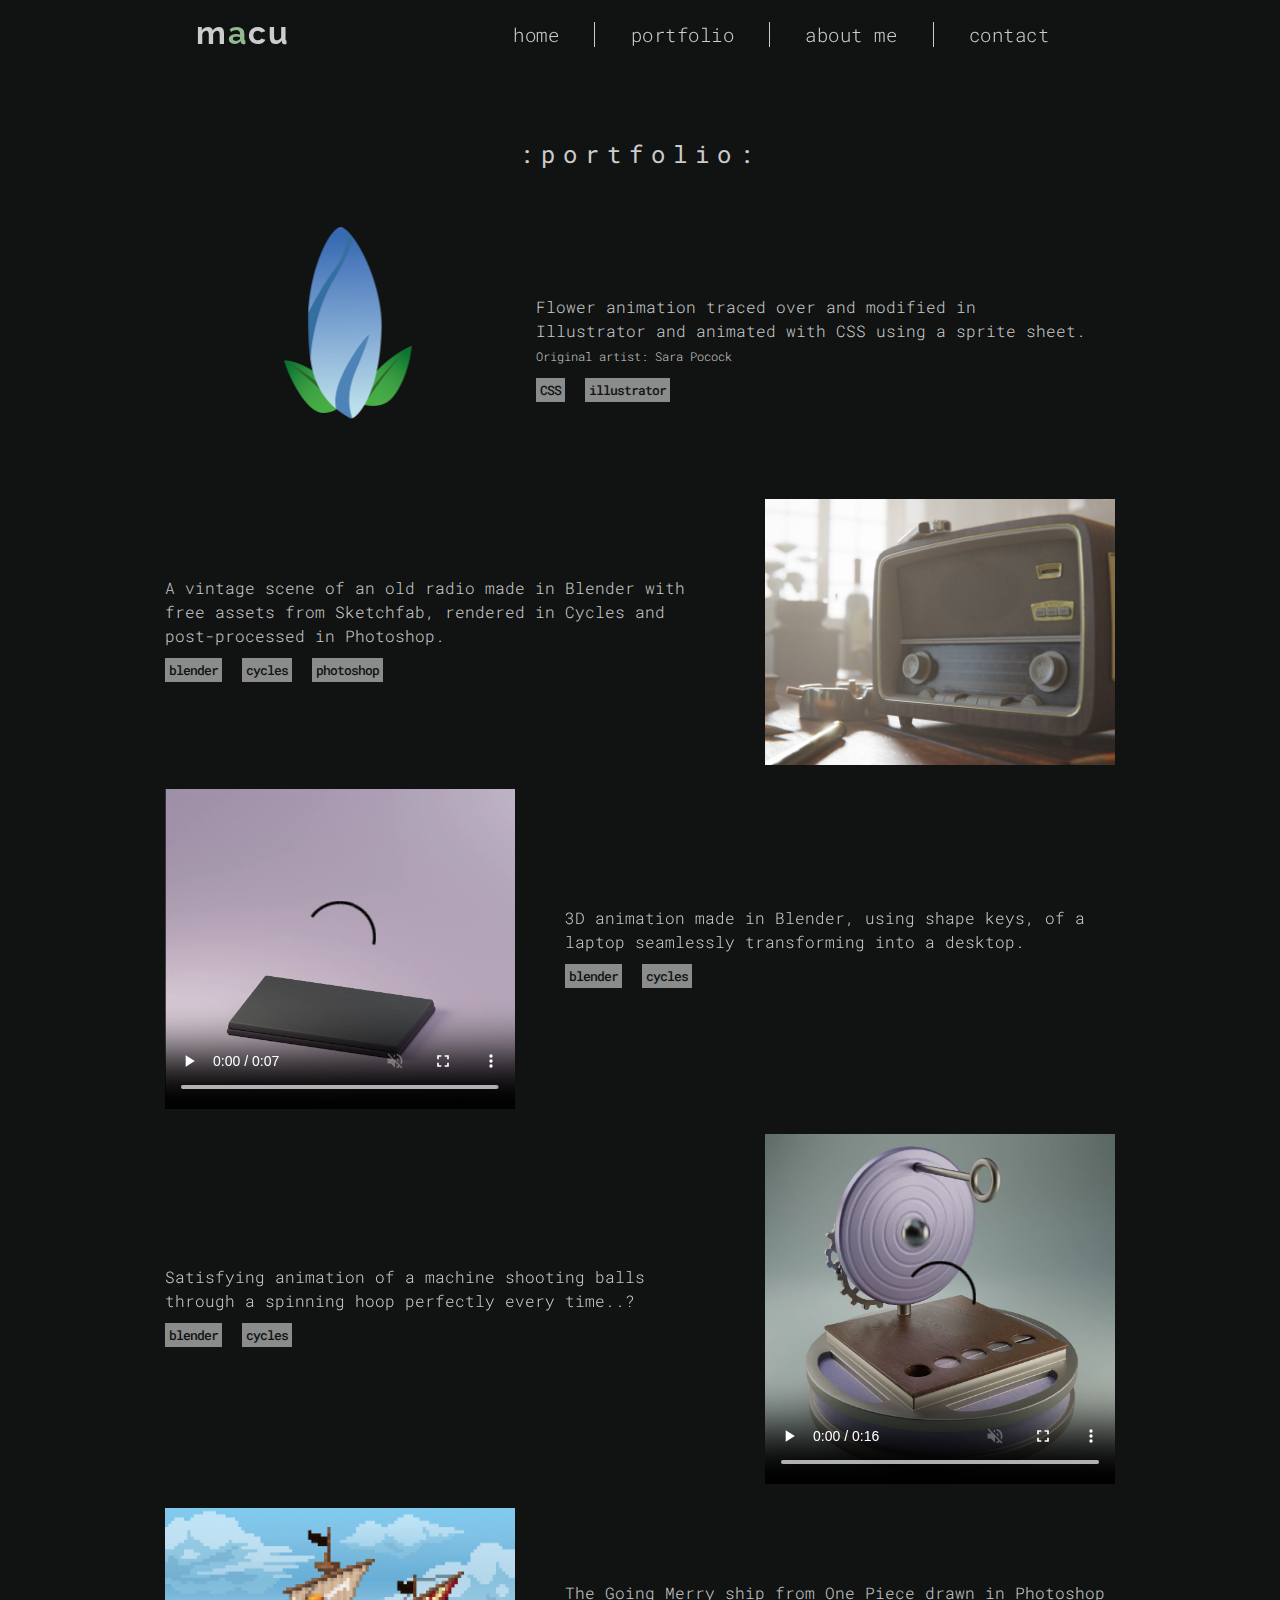
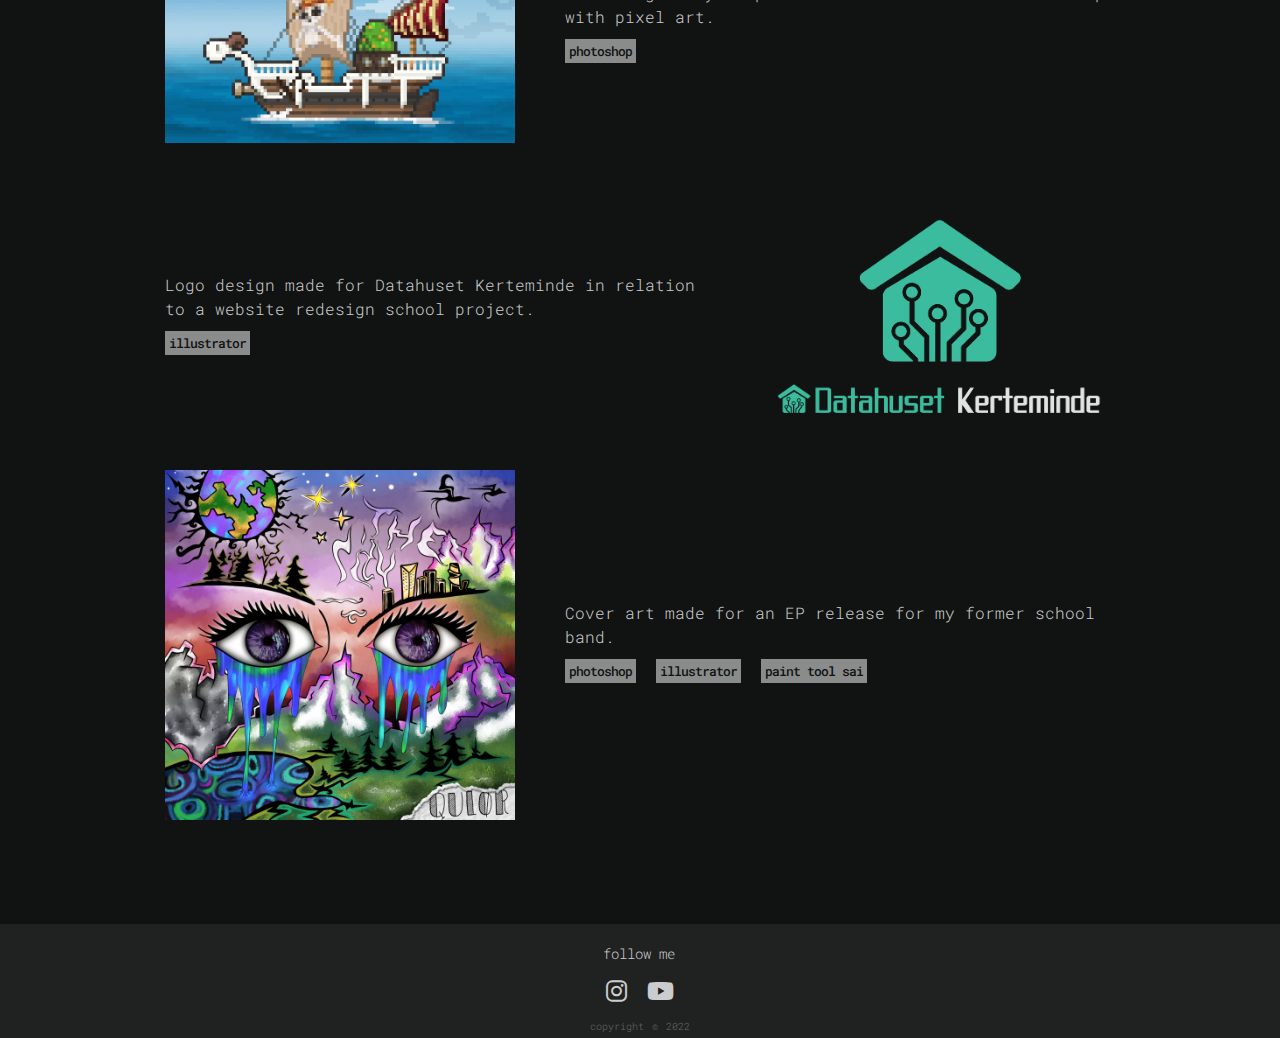
==== portfolio.html @ 1821d6be "decreased bottom row size, unhid play css sprite" ====
<!DOCTYPE html>
<html lang="en">
<head>
    <meta charset="UTF-8">
    <meta name="viewport" content="width=device-width, initial-scale=1.0">
    <link rel="stylesheet" href="css/main.css">
    <link rel="stylesheet" href="https://cdnjs.cloudflare.com/ajax/libs/font-awesome/6.2.1/css/all.min.css">
    <link rel="preconnect" href="https://fonts.googleapis.com"><link rel="preconnect" href="https://fonts.gstatic.com" crossorigin><link href="https://fonts.googleapis.com/css2?family=Raleway:ital,wght@0,100;0,200;0,300;0,400;0,500;0,600;0,700;0,800;0,900;1,100;1,200;1,300;1,400;1,500;1,600;1,700&display=swap" rel="stylesheet">
    <link rel="preconnect" href="https://fonts.googleapis.com"><link rel="preconnect" href="https://fonts.gstatic.com" crossorigin><link href="https://fonts.googleapis.com/css2?family=Roboto+Mono:ital,wght@0,100;0,200;0,300;0,400;0,500;0,600;0,700;1,100;1,200;1,300;1,400;1,500;1,600;1,700&display=swap" rel="stylesheet">
    <title>Macu</title>
</head>
<body>
    <header>
        <h1 class="logo"><a href="index.html">m<span>a</span>cu</a></h1>
        <input type="checkbox" id="nav-toggle" class="nav-toggle">
        <nav>
            <ul>
                <li><a href="index.html">Home</a></li>
                <li><a href="portfolio.html">Portfolio</a></li>
                <li><a href="about-me.html">About Me</a></li>
                <li><a href="contact.html">Contact</a></li>
            </ul>
        </nav>
        <label for="nav-toggle" class="nav-toggle-label">
            <span></span>
        </label>
    </header>
    <main class="main-container">
        <div class="portfolio-container">
            <h2>:Portfolio:</h2>
            <section class="portfolio-flex">
                <div class="flower-preview"></div>
                <div class="flower-text">
                    <p>Flower animation traced over and modified in Illustrator and animated with CSS using a sprite sheet. <br><span>Original artist: <a href="https://sarapocock.tumblr.com/post/48625547968/in-the-spirit-of-reuse-reduce-recycle-i-am">Sara Pocock</a></span></p>
                    <div class="software-container">
                        <p class="software-tag">CSS</p>
                        <p class="software-tag">illustrator</p>
                    </div>
                </div>
            </section>
            <section class="portfolio-flex s2">
                <a target="_blank" href="img/old_radio.jpg">
                    <img class="vintage-radio-preview" src="img/old_radio.jpg" alt="Vintage radio 3D render">
                </a>
                <div class="vintage-radio-text">
                    <p>A vintage scene of an old radio made in Blender with free assets from Sketchfab, rendered in Cycles and post-processed in Photoshop.</p>
                    <div class="software-container">
                        <p class="software-tag">blender</p>
                        <p class="software-tag">cycles</p>
                        <p class="software-tag">photoshop</p>
                    </div>
                </div>
            </section>
            <section class="portfolio-flex s3">
                <a target="_blank" href="img/pc_upgrade.mp4">
                    <video class="pc-upgrade-preview" src="img/pc_upgrade.mp4" controls loop aut0play muted></video>
                </a>
                <div class="pc-upgrade-text">
                    <p>3D animation made in Blender, using shape keys, of a laptop seamlessly transforming into a desktop.</p>
                    <div class="software-container">
                        <p class="software-tag">blender</p>
                        <p class="software-tag">cycles</p>
                    </div>
                </div>
            </section>
            <section class="portfolio-flex s4">
                <a target="_blank" href="img/spinny_machine.mp4">
                    <video class="spinny-machine-preview" src="img/spinny_machine.mp4" controls loop aut0play muted></video>
                </a>
                <div class="spinny-machine-text">
                    <p>Satisfying animation of a machine shooting balls through a spinning hoop perfectly every time..?</p>
                    <div class="software-container">
                        <p class="software-tag">blender</p>
                        <p class="software-tag">cycles</p>
                    </div>
                </div>
            </section>
            <section class="portfolio-flex s5">
                <a target="_blank" href="img/going_merry.png">
                    <img class="going-merry-preview" src="img/going_merry.png" alt="Pixel art of the Going Merry from One Piece">
                </a>
                <div class="going-merry-text">
                    <p>The Going Merry ship from One Piece drawn in Photoshop with pixel art.</p>
                    <div class="software-container">
                        <p class="software-tag">photoshop</p>
                    </div>
                </div>
            </section>
            <section class="portfolio-flex s6">
                <a target="_blank" href="img/datahuset_logo.png">
                    <img class="datahuset-logo-preview" src="img/datahuset_logo.png" alt="Datahuset Kerteminde logo">
                </a>
                <div class="datahuset-logo-text">
                    <p>Logo design made for Datahuset Kerteminde in relation to a website redesign school project.</p>
                    <div class="software-container">
                        <p class="software-tag">illustrator</p>
                    </div>
                </div>
            </section>
            <section class="portfolio-flex s7">
                <a target="_blank" href="img/quloer_ep_cover.jpg">
                    <img class="quloer-preview" src="img/quloer_ep_cover.jpg" alt="Quloer EP cover art">
                </a>
                <div class="quloer-text">
                    <p>Cover art made for an EP release for my former school band.</p>
                    <div class="software-container">
                        <p class="software-tag">photoshop</p>
                        <p class="software-tag">illustrator</p>
                        <p class="software-tag">paint tool sai</p>
                    </div>
                </div>
            </section>
        </div>
    </main>
    <footer>
        <div class="footer-container">
            <h3>Follow me</h3>
            <ul class="socials">
                <li class="user"><a href="https://www.instagram.com/marcus_sen/"><i class="fa-brands fa-instagram"></i></a></li>
                <li class="user"><a href="https://www.youtube.com/@macu4793"><i class="fa-brands fa-youtube"></i></a></li>
            </ul>
        </div>
        <div class="footer-bottom">
            <p>copyright &copy; 2022</p>
        </div>
    </footer>
</body>
</html>
---- css/main.css ----
:root {
    --primary: #92ba92;
    --secondary: #ef98aa;
    --tertiary: #351f39;
    --dark-rgb: 47, 47, 47;
    --dark: #2f2f2f;
    --darker-rgb: 16, 19, 18;
    --darker: #101312;
    --light: #cccccc;
    --white: #eeeeee;
    --whiter: #ffffff;
}

*, *::before, *::after {
    box-sizing: border-box;
    margin: 0;
    padding: 0; 
}

html {
    position: relative;
    min-height: 100%;
    height: 100%;
    overflow-x: hidden;
    overflow-y: scroll;
}

body {
    background-color: var(--darker);
    font-family: 'roboto mono', 'raleway', sans-serif;
    height: 100vh;
    position: relative;
    min-height: 100%;
}

/* ----navigation-styles---- */

header {
    background: linear-gradient(0deg, rgba(16,19,18,0) 0%, rgba(16,19,18,1) 80%);
    text-align: center;
    position: fixed;
    z-index: 420;
    width: 100%;
    padding: 10px;
}

.logo {
    letter-spacing: 2px;
}

h1 a {
    text-decoration: none;
    color: var(--light);
    font-weight: 700;
    font-family: 'raleway', sans-serif;
    transition: font-weight 250ms, letter-spacing 250ms;
}

h1 a span {
    color: var(--primary);
}

h1 a:hover {
    font-weight: 200;
    letter-spacing: 3px;
}

h1 a:active {
    font-weight: 700;
    letter-spacing: 2px;
}

.nav-toggle {
    display: none;
}

.nav-toggle-label {
    position: absolute;
    top: 20%;
    left: 0;
    margin-left: 1em;
    height: 60%;
    display: flex;
    align-items: center;
    cursor: pointer;
}

.nav-toggle-label span,
.nav-toggle-label span::before,
.nav-toggle-label span::after {
    display: block;
    background-color: var(--light);
    height: 2px;
    width: 2em;
    border-radius: 3px;
    position: relative;
    transition: padding-left 420ms, background-color 350ms;
}

.nav-toggle-label span::before,
.nav-toggle-label span::after {
    content: '';
    position: absolute;
}

.nav-toggle-label span::before {
    bottom: 7px;
}

.nav-toggle-label span::after {
    top: 7px;
}

.nav-toggle-label:hover span {
    padding-left: 16px;
    background-color: var(--primary);
}

.nav-toggle-label:hover span::before {
    background-color: var(--white);
}

.nav-toggle-label:hover span::after {
    background-color: var(--white);
}

.nav-toggle-label:active span {
    background-color: var(--whiter);
}

.nav-toggle-label:active span::before {
    background-color: var(--whiter);
}

.nav-toggle-label:active span::after {
    background-color: var(--whiter);
}

nav {
    position: absolute;
    text-align: left;
    top: 100%;
    left: 0;
    background: linear-gradient(90deg, rgba(16,19,18,0.9) 10%, rgba(16,19,18,0) 30%);
    width: 100%;
    transform: scale(1,0); /* display: none; */
    transform-origin: top;
    transition: transform 500ms cubic-bezier(.75,-0.01,.2,.96);
}

nav ul {
    margin: 0;
    padding: 0;
    list-style: none;
    margin-top: 5px;
}

nav li {
    margin-bottom: 1em;
    margin-left: 1em;
}

nav a {
    color: var(--light);
    text-decoration: none;
    font-size: 1.2rem;
    text-transform: lowercase;
    font-weight: 300;
    letter-spacing: 0.5px;
    opacity: 0;
    transition: opacity 200ms ease-in-out 50ms, color 250ms, text-shadow 500ms;
}

nav a:hover {
    color: var(--whiter);
    text-shadow: 0 0 10px var(--whiter), 0 0 5px var(--white);
    /* animation: glow 1500ms ease-in infinite alternate; */
}

nav a:active {
    text-shadow: none;
}

/* @keyframes glow {
    from {
        text-shadow: 0 0 0 var(--whiter);
    }
    to {
        text-shadow: 0 0 10px var(--whiter), 0 0 5px var(--whiter);
    }
} */

.nav-toggle:checked ~ nav {
    transform: scale(1,1); /* display: block; */
}

.nav-toggle:checked ~ nav a {
    opacity: 1;
    transition: opacity 300ms ease-in-out 150ms;
}

@media screen and (min-width: 768px) {
    .nav-toggle-label {
        display: none;
    }

    header {
        display: grid;
        grid-template-columns: 0.7fr auto minmax(660px, 3fr) 0.7fr;
    }

    .logo {
        grid-column: 2 / 3;
    }

    nav {
        all: unset;
        grid-column: 3 / 4;
        display: flex;
        justify-content: flex-end;
        align-items: center;
    }

    nav ul {
        display: flex;
    }

    nav li {
        padding-left: 2.2em;
        padding-right: 2.2em;
        margin-left: 0;
        margin-right: 0;
        margin-bottom: 0;
        border-right: solid 1px var(--light);
    }

    nav ul li:nth-child(4) {
        border-right: 0;
    }

    nav a {
        opacity: 1;
        position: relative;
    }

    nav a::before {
        content: '';
        display: block;
        height: 1px;
        border-radius: 3px;
        background: var(--light);
        position: absolute;
        bottom: 1.6em;
        left: 0.05em;
        right: 0.05em;
        transform: scale(0,1);
        /* transform-origin: right; */
        transition: transform cubic-bezier(.75,-0.01,.2,.96) 300ms;
    }
}

nav a:hover::before {
    transform: scale(1,1);
}

/* ----about-me-container---- */

.main-container {
    display: grid;
    grid-template-columns: 2em 1fr 2em;
    grid-template-rows: auto auto;
}

.container {
    grid-column: 2 / 3;
    display: grid; 
    grid-template-columns: repeat(6, 1fr); 
    grid-template-rows: 6em auto auto auto 8em; 
    gap: 0px 0px; 
    height: 100%;
    width: auto;
}

.container h2 {
    color: var(--light);
    grid-row: 3 / 4;
    grid-column: 1 / 7;
    text-align: center;
    text-transform: lowercase;
    font-weight: 400;
    margin: 10px 0;
    letter-spacing: 0.5rem;
    justify-self: center;
}

.container p {
    color: var(--light);
    grid-row: 4 / 5;
    grid-column: 1 / 7;
    font-weight: 300;
    line-height: 1.5rem;
    margin: 10px 0;
}

.container img {
    max-width: 420px;
    height: auto;
    width: 100%;
    grid-row: 2 / 3;
    grid-column: 1 / 7;
    place-self: center;
    padding-bottom: 10px;
}

@media screen and (max-height: 820px) {
    .container img {
        max-width: 360px;
        height: auto;
        width: 100%;
    }
}

.skills-container {
    grid-row: 5 / 6;
    grid-column: 1 / 7;
    list-style: none;
    display: flex;
    flex-direction: row;
    justify-content: space-evenly;
    padding: 15px 0;
}

.skills-icon {
    flex-grow: 0;
    color: var(--light);
    font-size: .75rem;
    text-align: center;
    font-weight: 300;
}

.skills-icon img {
    max-height: 4em;
    width: auto;
}

@media screen and (min-width: 768px) {
    .main-container {
        grid-template-columns: 4em 1fr 4em;
    }

    .container {
        display: grid; 
        grid-template-columns: repeat(12, 1fr); 
        grid-template-rows: 5em 3em auto 0.4fr 1fr; 
        gap: 0px 0px; 
        height: 88.3vh;
        width: auto;
    }

    .container h2 {
        grid-row: 3 / 4;
        grid-column: 1 / 7;
        text-align: left;
        margin: 10px 0 20px 0;
        justify-self: start;
    }
    
    .container p {
        grid-row: 4 / 5;
        grid-column: 1 / 7;
        margin: 10px 0;
    }

    .container img {
        grid-row: 3 / 5;
        grid-column: 8 / 13;
        place-self: auto right;
    }

    .skills-container {
        justify-content: space-between;
        padding: 10px 0;
    }
    
    .skills-icon img {
        max-height: 4em;
        width: auto;
    }
}

@media screen and (min-width: 1480px) {
    .main-container {
        grid-template-columns: 5em 1fr 5em;
    }

    .container {
        grid-template-rows: 5em 3em auto 1fr 1fr;
    }

    .container p {
        grid-column: 2 / 8;
        line-height: 1.7rem;
    }

    .container h2 {
        grid-column: 2 / 8;
        text-align: center;
        margin: 10px 0 40px 0;
        justify-self: center;
    }

    .container img {
        grid-column: 8 / 12;
    }

    .skills-container {
        grid-column: 2 / 8;
        justify-content: space-between;
        padding: 10px 10px 10px 0;
    }
}

/* ----contact-container---- */

.contact-container {
    grid-template-rows: 8em 5em 5em 30em; 
}

.contact-container h2 {
    color: var(--light);
    grid-row: 2 / 3;
    grid-column: 1 / 7;
    margin: 10px 0;
    align-self: baseline;
}

.contact-container h3 {
    color: var(--light);
    grid-row: 3 / 4;
    grid-column: 1 / 7;
    text-align: center;
    text-transform: capitalize;
    font-weight: 400;
    margin: 10px 0;
    letter-spacing: 0.25rem;
    padding: 20px;
}

.contact-ul {
    grid-row: 4 / 5;
    grid-column: 1 / 7;
    display: flex;
    flex-direction: column;
    list-style: none;
    color: var(--light);
    text-align: center;
    justify-content: flex-start;
    align-items: center;
    gap: 10px;
}

.contact-ul i {
    font-size: 1.5rem;
}

.contact-ul li {
    display: flex;
    align-items: center;
    gap: 20px;
}

.contact-ul p {
    letter-spacing: 1px;
    font-weight: 200;
}

@media screen and (min-width: 768px) {
    .contact-container {
        grid-template-rows: 8em 8em 5em 20em;
    }

    .contact-container h2 {
        grid-row: 2 / 3;
        grid-column: 1 / 13;
        text-align: center;
        margin: 10px 0 20px 0;
        justify-self: center;
    }

    .contact-container h3 {
        grid-row: 3 / 4;
        grid-column: 1 / 13;
    }

    .contact-ul {
        grid-column: 1 / 13;
    }
}

/* ----portfolio-container---- */

.portfolio-container {
    grid-column: 2 / 3;
    display: grid; 
    grid-template-columns: repeat(6, 1fr); 
    grid-template-rows: 8em 5em auto auto auto auto auto auto auto 5em;
    gap: 0px 0px; 
    height: 100%;
    width: auto;
}

.portfolio-container h2 {
    color: var(--light);
    grid-row: 2 / 3;
    grid-column: 1 / 7;
    text-align: center;
    text-transform: lowercase;
    font-weight: 400;
    margin: 10px 0;
    letter-spacing: 0.5rem;
}

.portfolio-flex {
    grid-row: 3 / 4;
    grid-column: 1 / 7;
    display: flex;
    flex-direction: column;
    align-items: center;
}

.flower-text {
    color: var(--light);
    max-width: 600px;
    justify-self: center;
    font-weight: 300;
    line-height: 1.5rem;
    margin: 10px 0;
}

.flower-text span {
    font-size: 0.75rem;
}

.flower-text span a {
    text-decoration: none;
    color: var(--light);
}

.software-container {
    display: flex;
    flex-direction: row;
    gap: 20px;
    margin: 10px 0;
    justify-content: flex-start;
}

.software-tag {
    opacity: 65%;
    font-size: 0.813rem;
    font-weight: 500;
    letter-spacing: -1px;
    background-color: var(--light);
    color: var(--darker);
    padding: 0 4px;
    text-align: center;
    
}

.flower-preview {
    width: 291.25px;
    height: 291.25px;
    background: transparent url('../img/cssframessmool.png') 0 0 no-repeat;
    /* margin: 1em auto; */
    animation: play 2s steps(20) infinite alternate;
    max-block-size: 100%;
    flex-shrink: 0;
}

@keyframes play {
    0% {
        background-position: 0px;
    }
    100% {
        background-position: -5825px;
    }
}

.s2 {
    grid-row: 4 / 5;
    margin-top: 20px;
}

.vintage-radio-preview {
    max-width: 350px;
    min-width: 250px;
    height: auto;
    width: 100%;
    margin: 20px 0;
    transition: max-width 350ms;
}

.vintage-radio-preview:hover {
    max-width: 420px;
}

.vintage-radio-text {
    color: var(--light);
    max-width: 600px;
    justify-self: center;
    font-weight: 300;
    line-height: 1.5rem;
    margin: 10px 0;
    flex-shrink: 1;
}

.s3 {
    grid-row: 5 / 6;
    margin-top: 20px;
}

.pc-upgrade-preview {
    max-width: 350px;
    min-width: 250px;
    height: auto;
    width: 100%;
    margin: 20px 0;
    transition: max-width 350ms;
}

.pc-upgrade-preview:hover {
    max-width: 420px;
}

.pc-upgrade-text {
    color: var(--light);
    max-width: 600px;
    justify-self: center;
    font-weight: 300;
    line-height: 1.5rem;
    margin: 10px 0;
    flex-shrink: 1;
}

.s4 {
    grid-row: 6 / 7;
    margin-top: 20px;
}

.spinny-machine-preview {
    max-width: 350px;
    min-width: 250px;
    height: auto;
    width: 100%;
    margin: 20px 0;
    transition: max-width 350ms;
}

.spinny-machine-preview:hover {
    max-width: 420px;
}

.spinny-machine-text {
    color: var(--light);
    max-width: 600px;
    justify-self: center;
    font-weight: 300;
    line-height: 1.5rem;
    margin: 10px 0;
    flex-shrink: 1;
}

.s5 {
    grid-row: 7 / 8;
    margin-top: 20px;
}

.going-merry-preview {
    max-width: 350px;
    min-width: 250px;
    height: auto;
    width: 100%;
    margin: 20px 0;
    transition: max-width 350ms;
}

.going-merry-preview:hover {
    max-width: 420px;
}

.going-merry-text {
    color: var(--light);
    max-width: 600px;
    justify-self: center;
    font-weight: 300;
    line-height: 1.5rem;
    margin: 10px 0;
    flex-shrink: 1;
}

.s6 {
    grid-row: 8 / 9;
}

.datahuset-logo-preview {
    max-width: 350px;
    min-width: 250px;
    height: auto;
    width: 100%;
    margin: 20px 0;
    transition: max-width 350ms;
}

.datahuset-logo-preview:hover {
    max-width: 420px;
}

.datahuset-logo-text {
    color: var(--light);
    max-width: 600px;
    justify-self: center;
    font-weight: 300;
    line-height: 1.5rem;
    margin: 10px 0;
    flex-shrink: 1;
}

.s7 {
    grid-row: 9 / 10;
}

.quloer-preview {
    max-width: 350px;
    min-width: 250px;
    height: auto;
    width: 100%;
    margin: 20px 0;
    transition: max-width 350ms;
}

.quloer-preview:hover {
    max-width: 420px;
}

.quloer-text {
    color: var(--light);
    max-width: 600px;
    justify-self: center;
    font-weight: 300;
    line-height: 1.5rem;
    margin: 10px 0;
    flex-shrink: 1;
}

@media screen and (min-width: 768px) {
    .portfolio-container {
        display: grid; 
        grid-template-columns: repeat(12, 1fr);
    }
    .portfolio-container h2 {
        grid-column: 1 / 13;
        text-align: center;
        margin: 10px 0 20px 0;
    }

    .portfolio-flex {
        grid-column: 1 / 13;
        display: flex;
        flex-direction: row;
        justify-content: center;
    }

    .flower-text {
        padding-left: 50px;
    }

    .vintage-radio-preview {
        margin: 0;
    }

    .vintage-radio-text {
        padding-right: 50px;
    }

    .s2 {
        flex-direction: row-reverse;
        margin-top: 0;
        margin-bottom: 20px;
    }

    .pc-upgrade-preview {
        margin: 0;
    }

    .pc-upgrade-text {
        padding-left: 50px;
    }

    .s3 {
        margin-top: 0;
        margin-bottom: 20px;
    }

    .spinny-machine-preview {
        margin: 0;
    }

    .spinny-machine-text {
        padding-right: 50px;
    }

    .s4 {
        flex-direction: row-reverse;
        margin-top: 0;
        margin-bottom: 20px;
    }

    .going-merry-preview {
        margin: 0;
    }

    .going-merry-text {
        padding-left: 50px;
    }

    .s5 {
        flex-direction: row;
        margin-top: 0;
        margin-bottom: 40px;
    }

    .datahuset-logo-preview {
        margin: 0;
    }

    .datahuset-logo-text {
        padding-right: 50px;
    }

    .s6 {
        flex-direction: row-reverse;
        margin-top: 0;
        margin-bottom: 20px;
    }

    .quloer-preview {
        margin: 0;
    }

    .quloer-text {
        padding-left: 50px;
    }

    .s7 {
        flex-direction: row;
        margin-top: 0;
        margin-bottom: 20px;
    }
}

/* ----background-image---- */

.background-image {
    background-image: url(../img/spaceboatbgmobile.jpg);
    background-size: cover;
    background-repeat: no-repeat;
    min-height: 100%;
    background-position: center center;
    background-attachment: fixed;
    z-index: -1;
}

@media screen and (min-width: 768px) {
    .background-image {
        background-image: url(../img/spaceboatbg.jpg);
    }
}

/* ----footer-styles---- */

footer {
    /* grid-row: 2;
    grid-column: 1 / 7; */
    background: rgba(var(--dark-rgb), 0.5);
    height: auto;
    width: 100%;
    color: var(--light);
    box-shadow: 0 96px 0 rgba(var(--dark-rgb), 0.5);
}

@media screen and (max-height: 820px) and (min-width: 768px) {
    footer {
        margin-top: 50px;
    }
}

.footer-container {
    display: flex;
    align-items: center;
    justify-content: center;
    flex-direction: column;
    text-align: center;
}

.footer-container h3 {
    font-size: 0.9rem;
    font-weight: 300;
    text-transform: lowercase;
    margin-top: 20px;
    padding-right: 3px;
}

.socials {
    list-style: none;
    display: flex;
    align-items: center;
    justify-content: center;
    margin: 1em 0 1em 0;
}

.socials li {
    margin: 0 10px;
}

.socials a {
    text-decoration: none;
    color: var(--light);
}

.socials a i {
    font-size: 1.5rem;
    transition: color 250ms, transform 500ms;
}

.socials a i:hover {
    color: var(--whiter);
    transform: scale(1.25);
}

.socials a i:active {
    transform: scale(1);
}

.footer-bottom {
    /* background: rgba(var(--dark-rgb), 0.5); */
    width: 100%;
    padding: 0 0 5px 0;
    text-align: center;
}

.footer-bottom p {
    font-size: 10px;
    word-spacing: 2px;
    text-transform: lowercase;
    color: var(--light);
    opacity: 40%;
    font-weight: 300;
}

.footer-front {
    position: absolute;
    bottom: 0;
    background: rgba(var(--dark-rgb), 0.5);
    height: auto;
    width: 100%;
    color: var(--light);
}
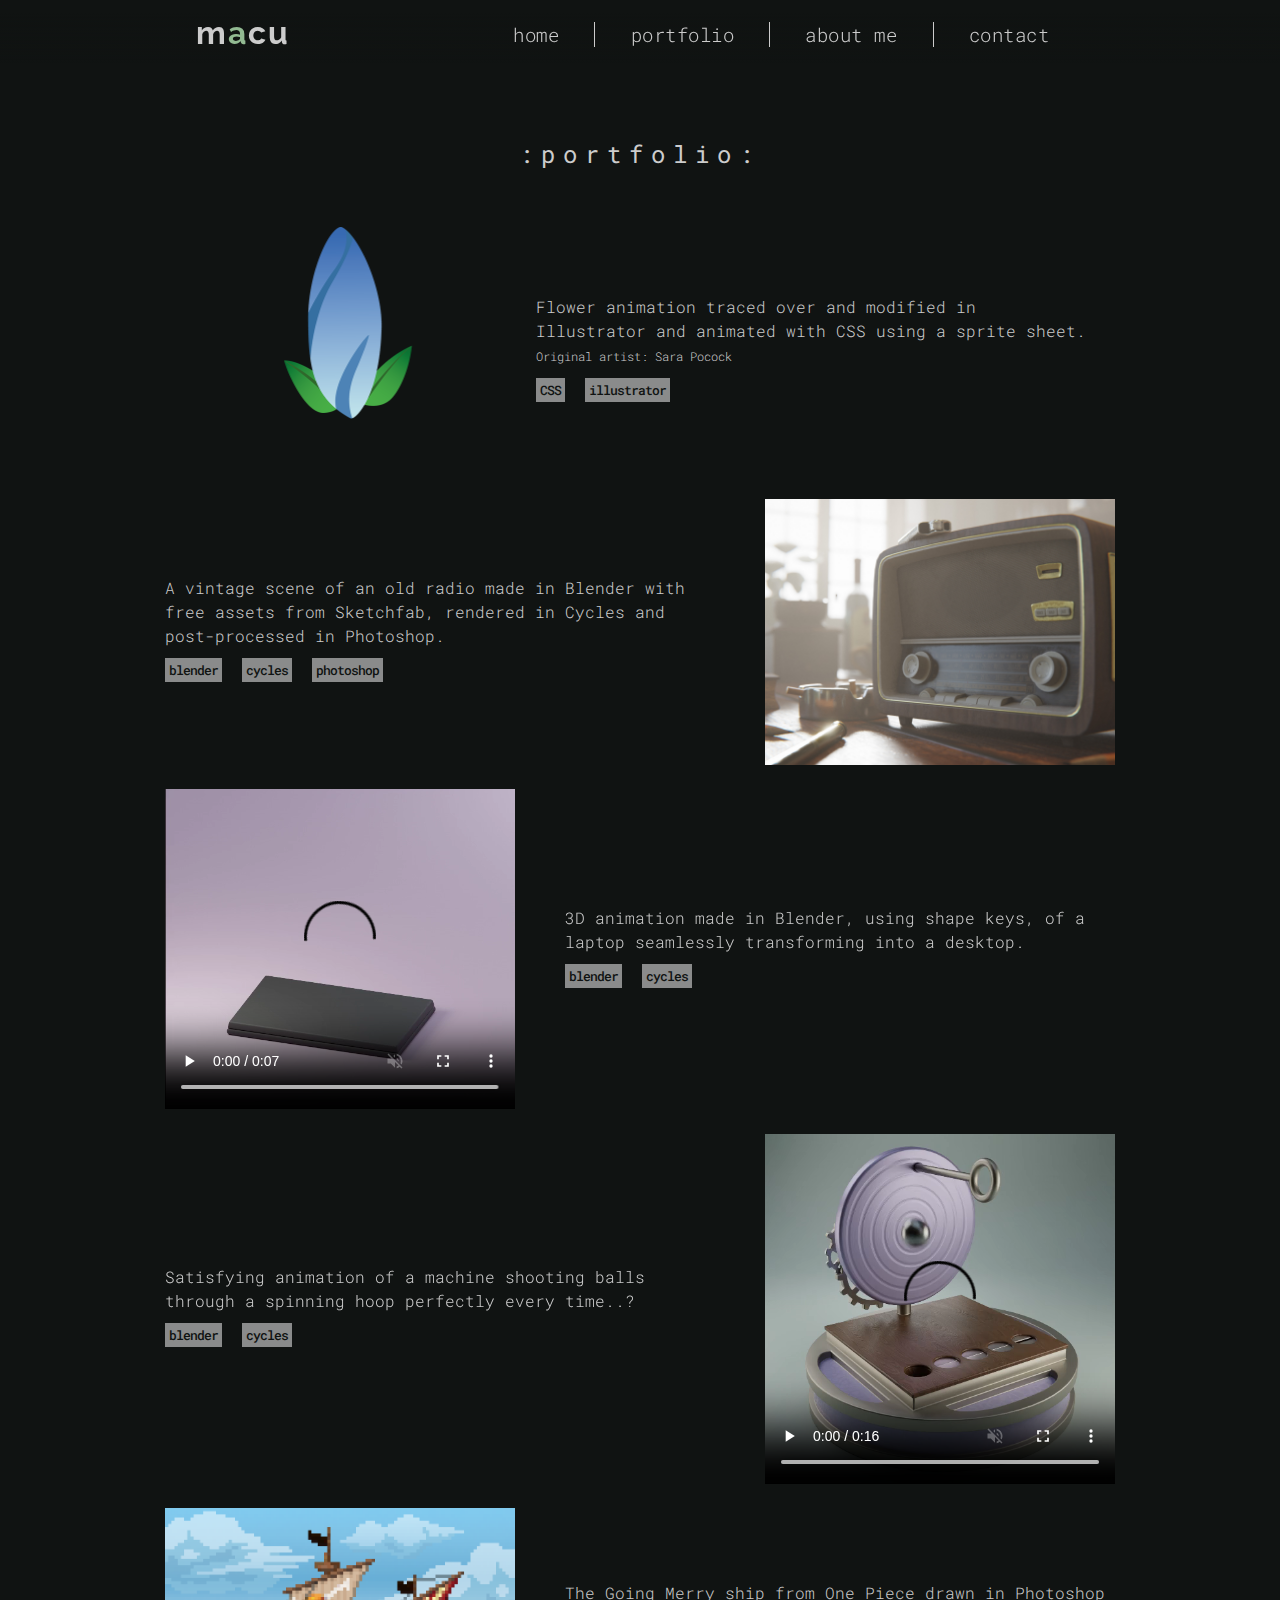
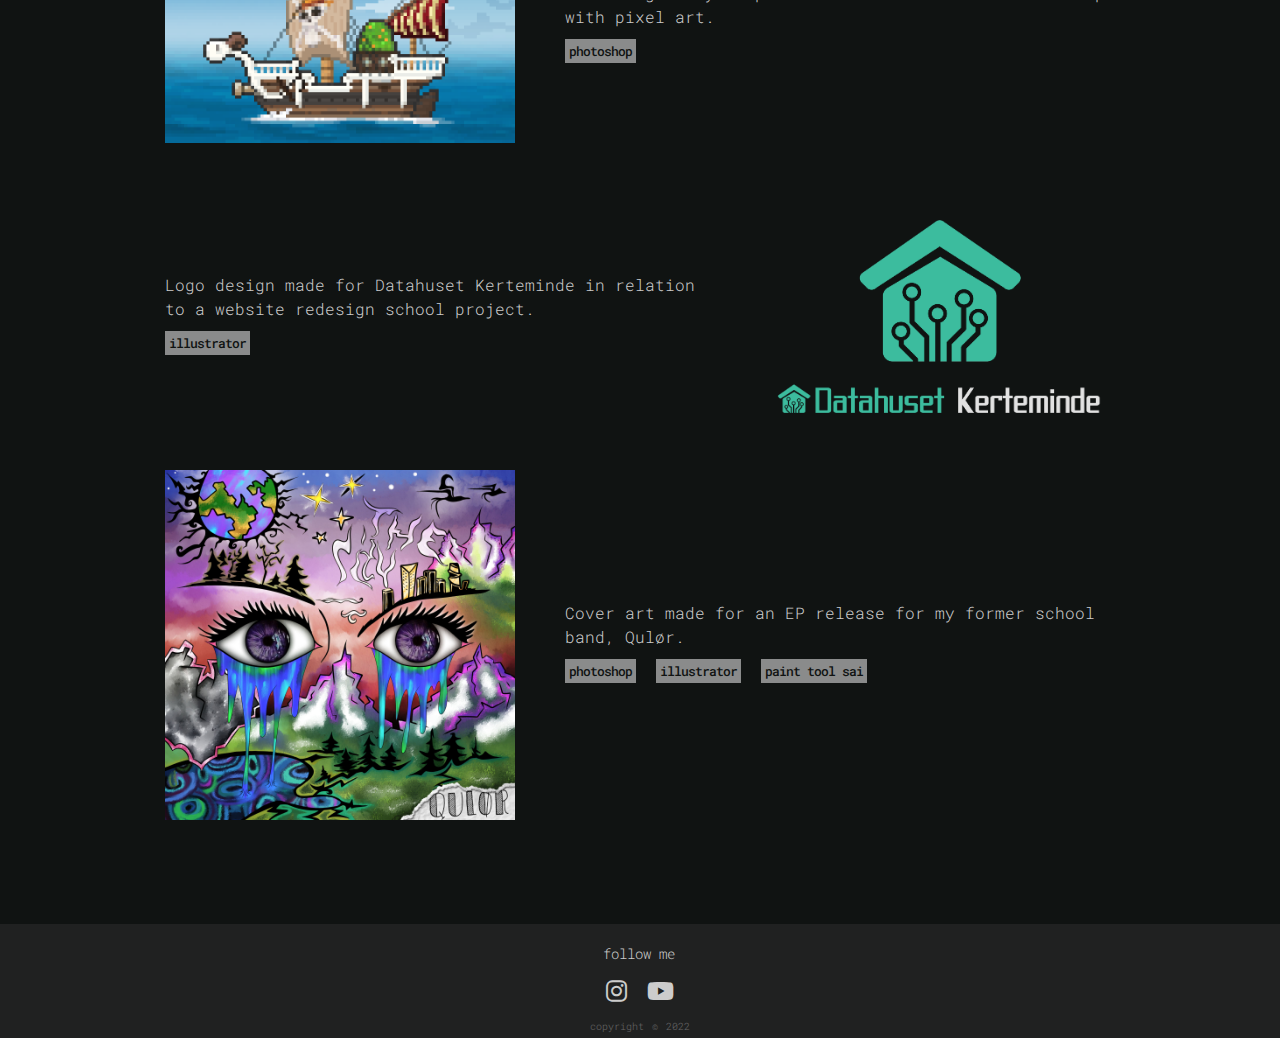
==== commit 8347f5e0: "Update portfolio.html" ====
--- a/portfolio.html
+++ b/portfolio.html
@@ -102,7 +102,7 @@
                     <img class="quloer-preview" src="img/quloer_ep_cover.jpg" alt="Quloer EP cover art">
                 </a>
                 <div class="quloer-text">
-                    <p>Cover art made for an EP release for my former school band.</p>
+                    <p>Cover art made for an EP release for my former school band, Qul&oslash;r.</p>
                     <div class="software-container">
                         <p class="software-tag">photoshop</p>
                         <p class="software-tag">illustrator</p>
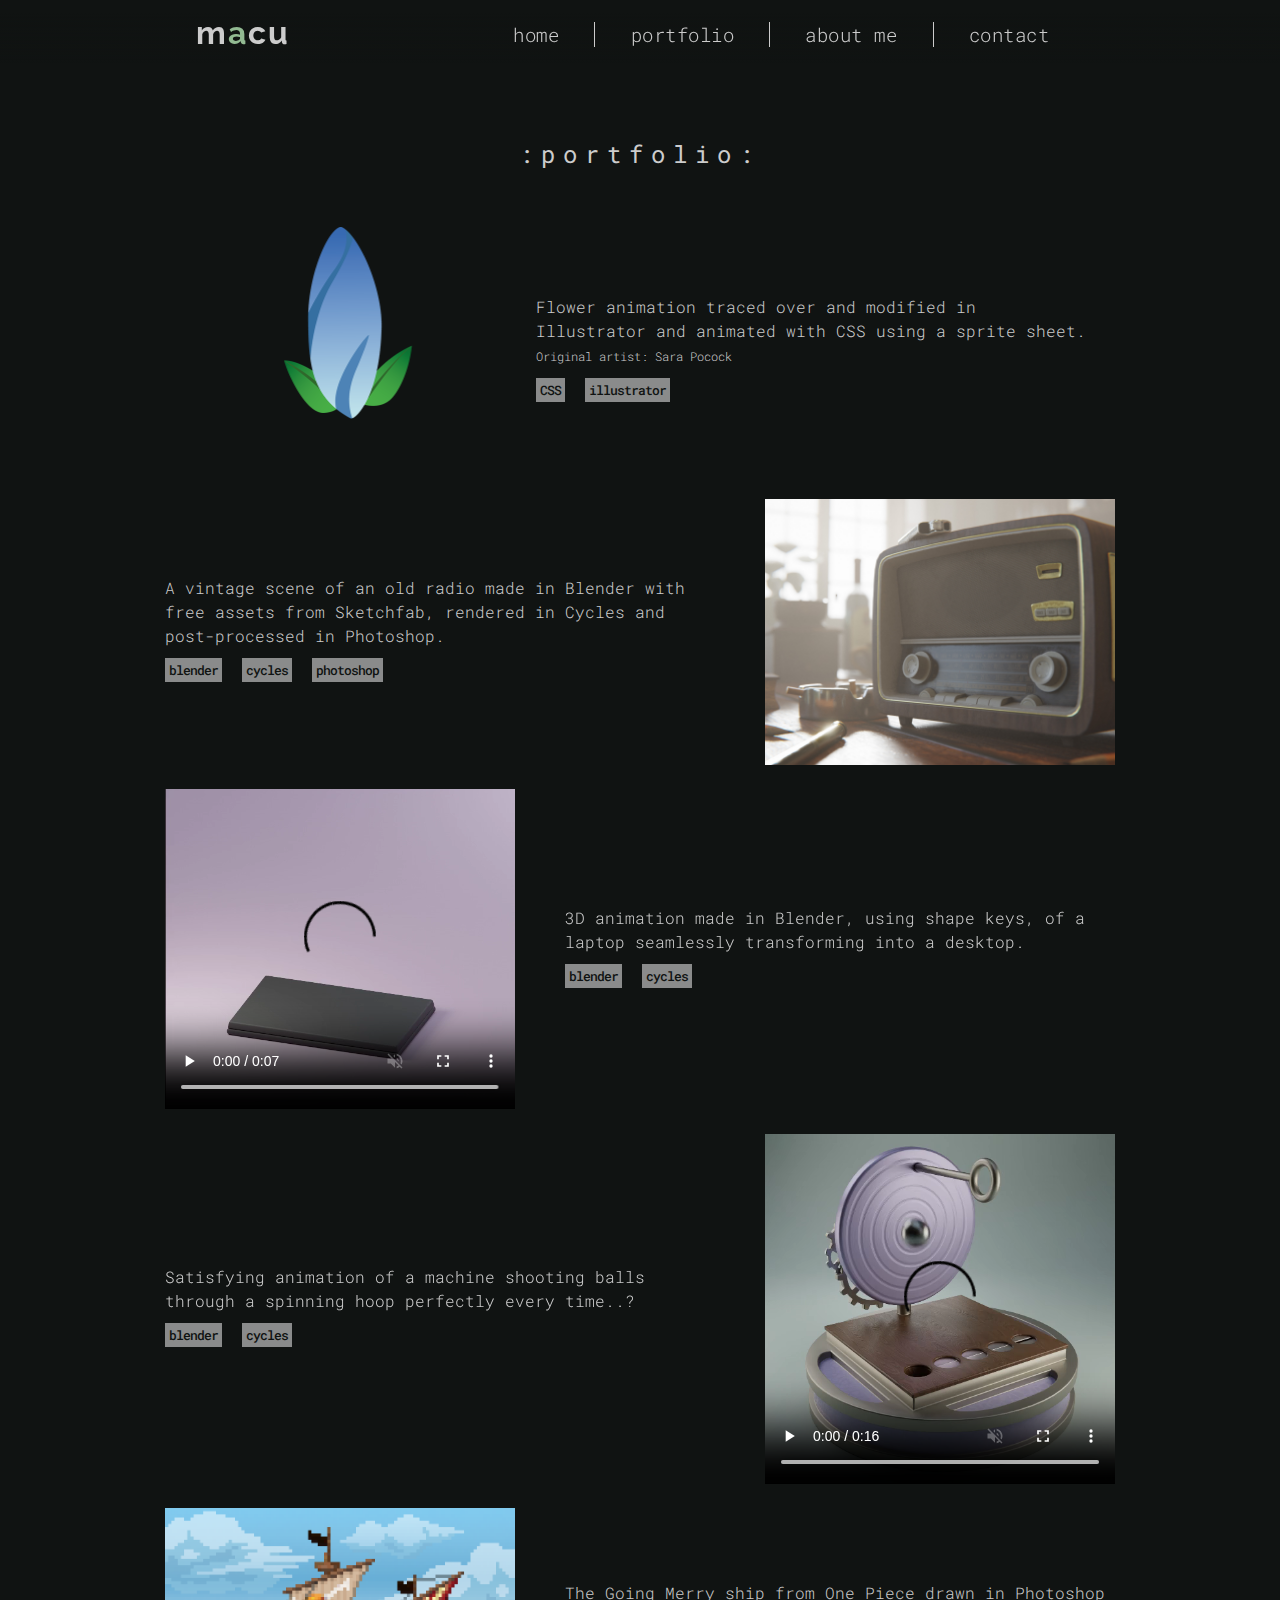
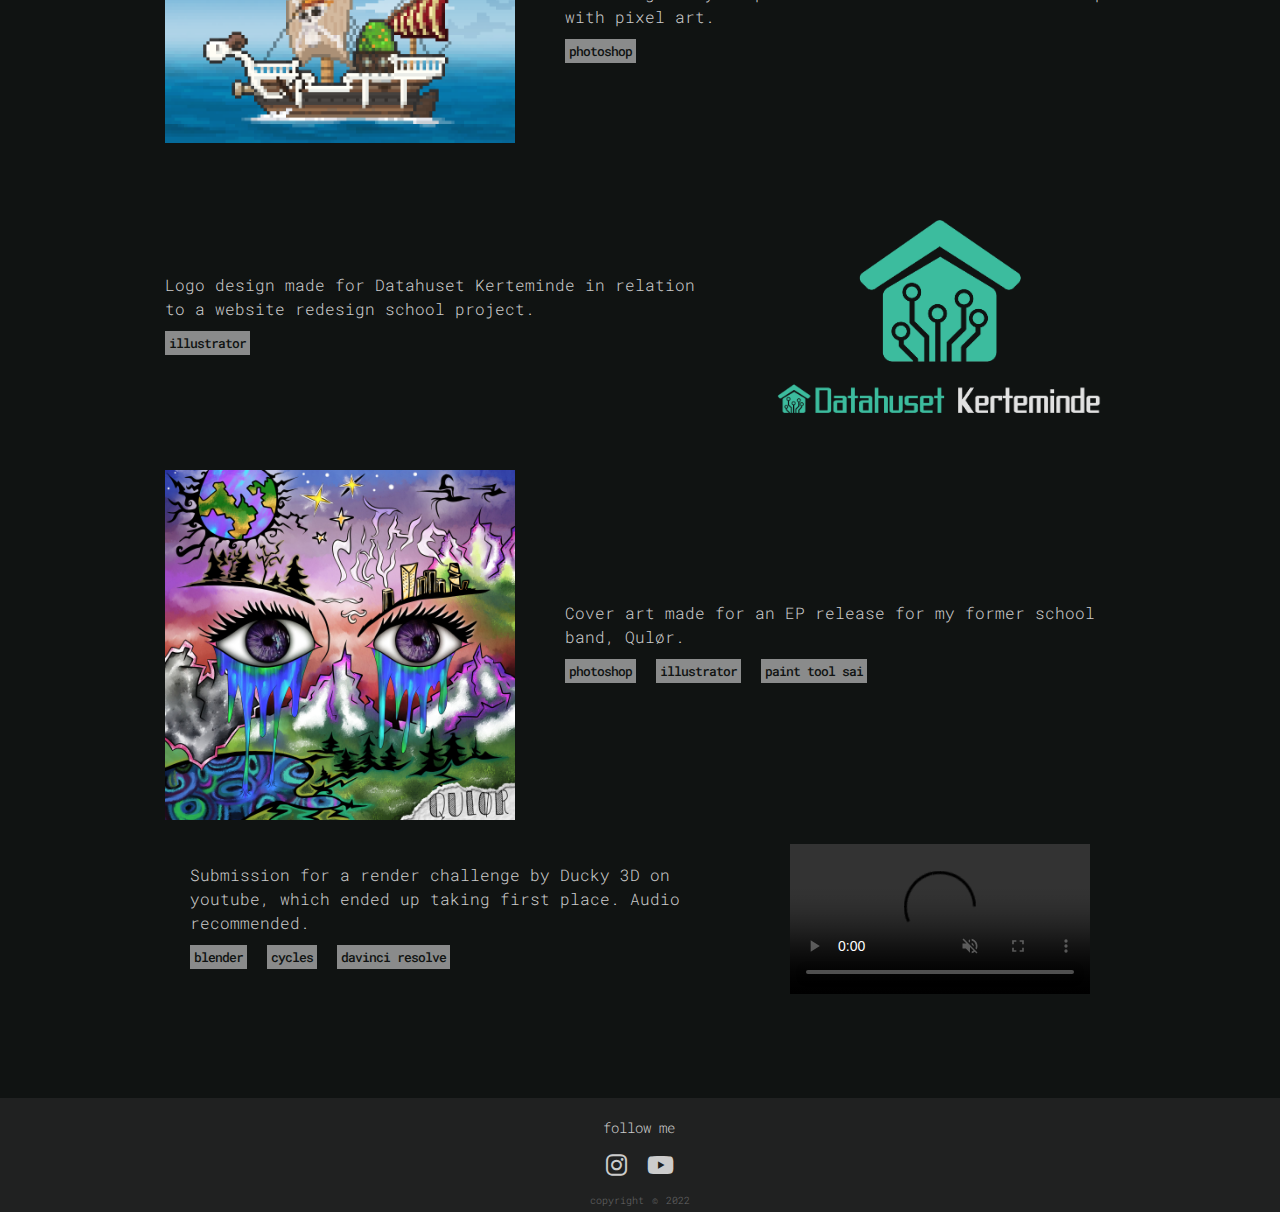
==== commit e5fc30ea: "added marbles section, added images" ====
--- a/portfolio.html
+++ b/portfolio.html
@@ -110,6 +110,19 @@
                     </div>
                 </div>
             </section>
+            <section class="portfolio-flex s8">
+                <a target="_blank" href="img/rolling_marbles.mp4">
+                    <video class="rolling-marbles-preview" src="img/rolling_marbles.mp4" controls loop aut0play muted></video>
+                </a>
+                <div class="rolling-marbles-text">
+                    <p>Submission for a render challenge by Ducky 3D on youtube, which ended up taking first place. Audio recommended.</p>
+                    <div class="software-container">
+                        <p class="software-tag">blender</p>
+                        <p class="software-tag">cycles</p>
+                        <p class="software-tag">davinci resolve</p>
+                    </div>
+                </div>
+            </section>
         </div>
     </main>
     <footer>
--- a/css/main.css
+++ b/css/main.css
@@ -503,7 +503,7 @@
     grid-column: 2 / 3;
     display: grid; 
     grid-template-columns: repeat(6, 1fr); 
-    grid-template-rows: 8em 5em auto auto auto auto auto auto auto 5em;
+    grid-template-rows: 8em 5em auto auto auto auto auto auto auto auto 5em;
     gap: 0px 0px; 
     height: 100%;
     width: auto;
@@ -751,6 +751,33 @@
     flex-shrink: 1;
 }
 
+.s8 {
+    grid-row: 10 / 11;
+}
+
+.rolling-marbles-preview {
+    max-width: 350px;
+    min-width: 250px;
+    height: auto;
+    width: 100%;
+    margin: 20px 0;
+    transition: max-width 350ms;
+}
+
+.rolling-marbles-preview:hover {
+    max-width: 420px;
+}
+
+.rolling-marbles-text {
+    color: var(--light);
+    max-width: 600px;
+    justify-self: center;
+    font-weight: 300;
+    line-height: 1.5rem;
+    margin: 10px 0;
+    flex-shrink: 1;
+}
+
 @media screen and (min-width: 768px) {
     .portfolio-container {
         display: grid; 
@@ -852,6 +879,20 @@
 
     .s7 {
         flex-direction: row;
+        margin-top: 0;
+        margin-bottom: 20px;
+    }
+
+    .rolling-marbles-preview {
+        margin: 0;
+    }
+
+    .rolling-marbles-text {
+        padding-right: 50px;
+    }
+
+    .s8 {
+        flex-direction: row-reverse;
         margin-top: 0;
         margin-bottom: 20px;
     }
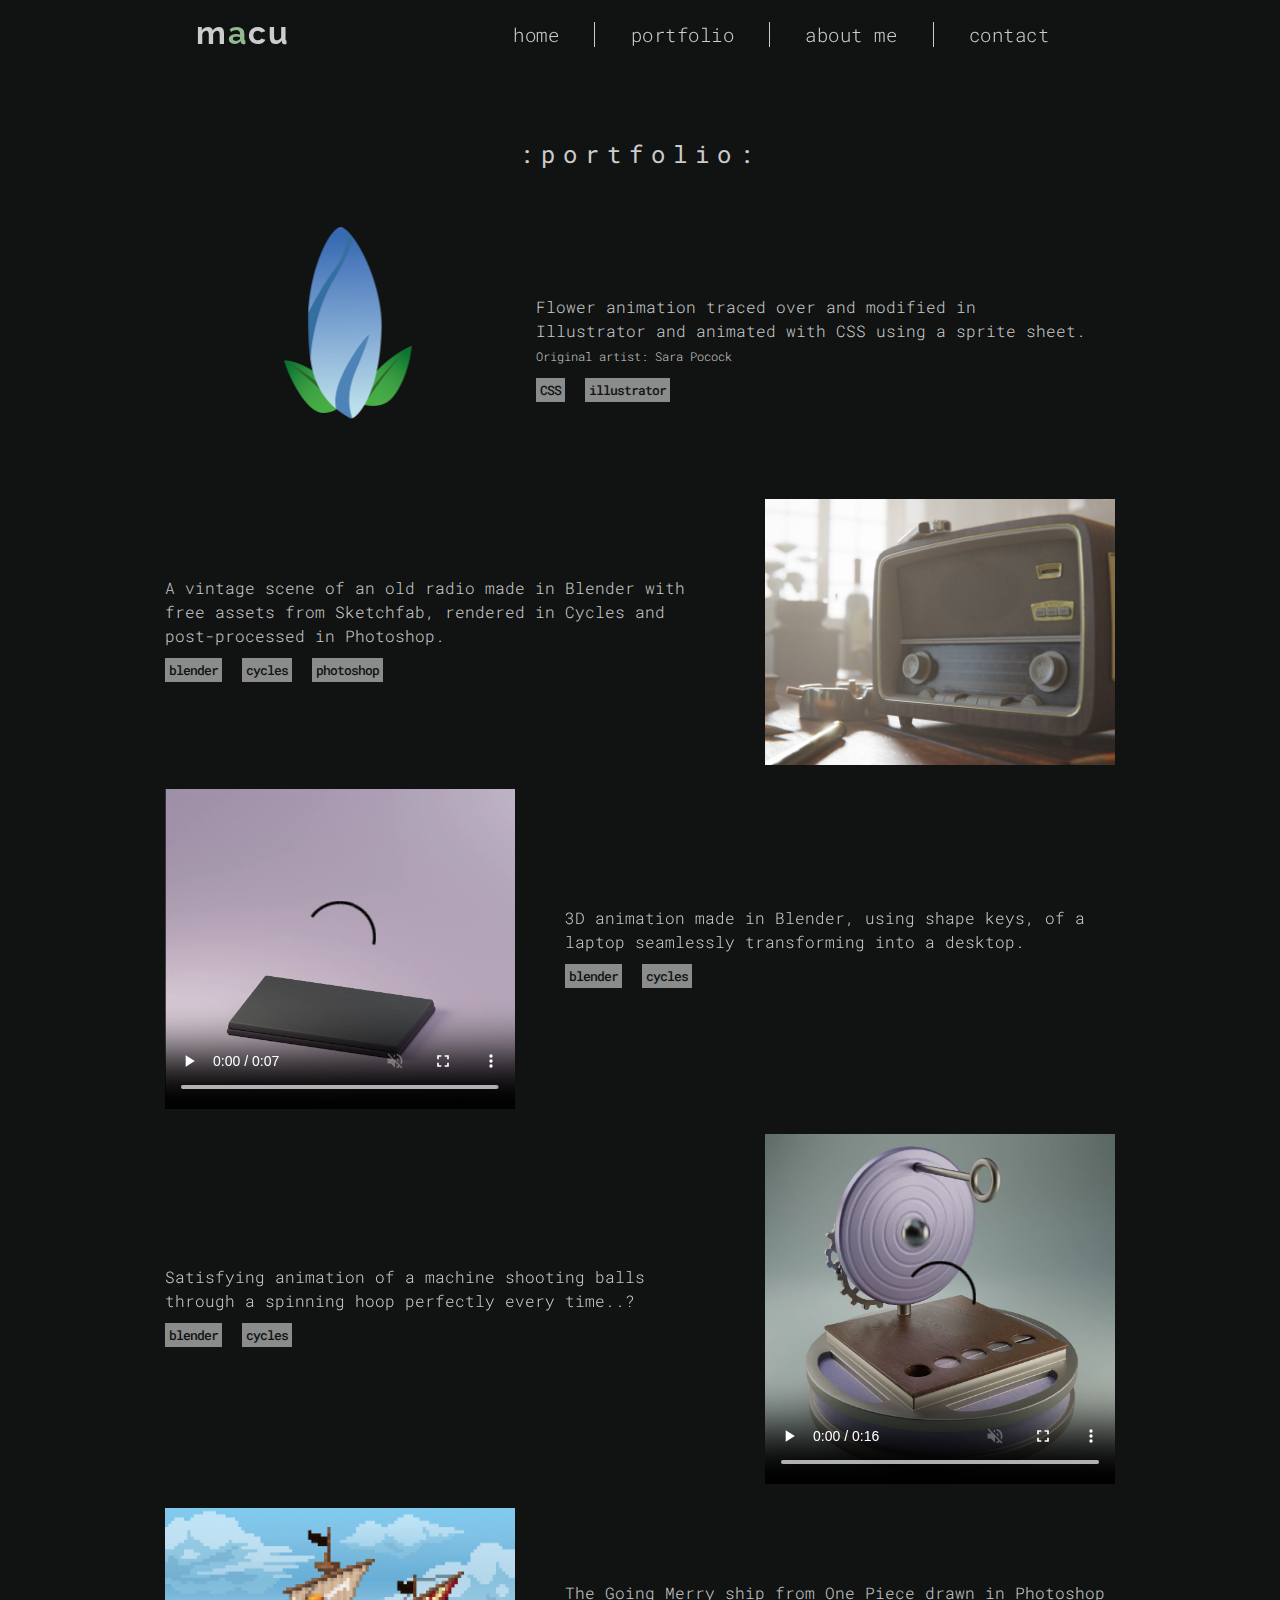
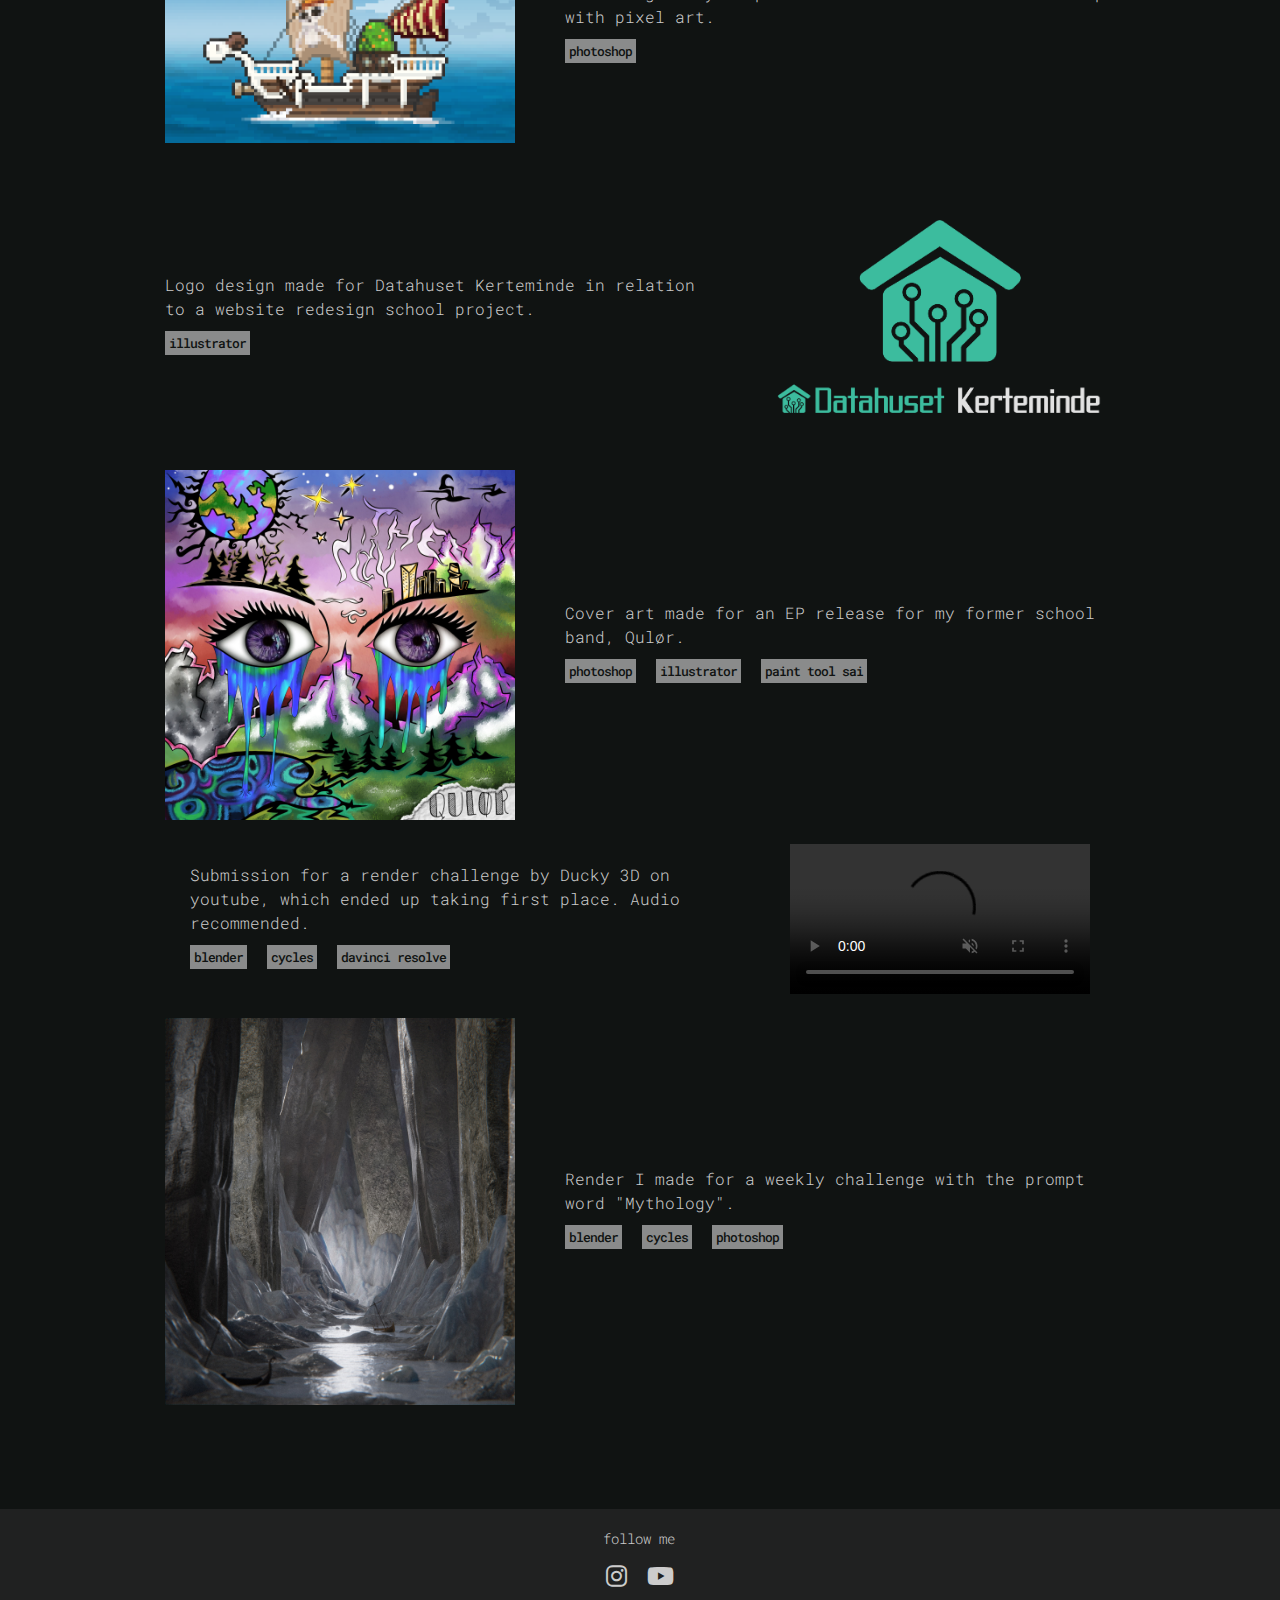
==== commit 1b90c566: "added mythology section" ====
--- a/portfolio.html
+++ b/portfolio.html
@@ -123,6 +123,19 @@
                     </div>
                 </div>
             </section>
+            <section class="portfolio-flex s9">
+                <a target="_blank" href="img/mythology.jpg">
+                    <img class="mythology-preview" src="img/mythology.jpg" alt="Mythological ice cave with big stone pillars and frozen viking ships">
+                </a>
+                <div class="mythology-text">
+                    <p>Render I made for a weekly challenge with the prompt word "Mythology".</p>
+                    <div class="software-container">
+                        <p class="software-tag">blender</p>
+                        <p class="software-tag">cycles</p>
+                        <p class="software-tag">photoshop</p>
+                    </div>
+                </div>
+            </section>
         </div>
     </main>
     <footer>
--- a/css/main.css
+++ b/css/main.css
@@ -503,7 +503,7 @@
     grid-column: 2 / 3;
     display: grid; 
     grid-template-columns: repeat(6, 1fr); 
-    grid-template-rows: 8em 5em auto auto auto auto auto auto auto auto 5em;
+    grid-template-rows: 8em 5em auto auto auto auto auto auto auto auto auto 5em;
     gap: 0px 0px; 
     height: 100%;
     width: auto;
@@ -778,6 +778,33 @@
     flex-shrink: 1;
 }
 
+.s9 {
+    grid-row: 11 / 12;
+}
+
+.mythology-preview {
+    max-width: 350px;
+    min-width: 250px;
+    height: auto;
+    width: 100%;
+    margin: 20px 0;
+    transition: max-width 350ms;
+}
+
+.mythology-preview:hover {
+    max-width: 420px;
+}
+
+.mythology-text {
+    color: var(--light);
+    max-width: 600px;
+    justify-self: center;
+    font-weight: 300;
+    line-height: 1.5rem;
+    margin: 10px 0;
+    flex-shrink: 1;
+}
+
 @media screen and (min-width: 768px) {
     .portfolio-container {
         display: grid; 
@@ -893,6 +920,20 @@
 
     .s8 {
         flex-direction: row-reverse;
+        margin-top: 0;
+        margin-bottom: 20px;
+    }
+
+    .mythology-preview {
+        margin: 0;
+    }
+
+    .mythology-text {
+        padding-left: 50px;
+    }
+
+    .s9 {
+        flex-direction: row;
         margin-top: 0;
         margin-bottom: 20px;
     }
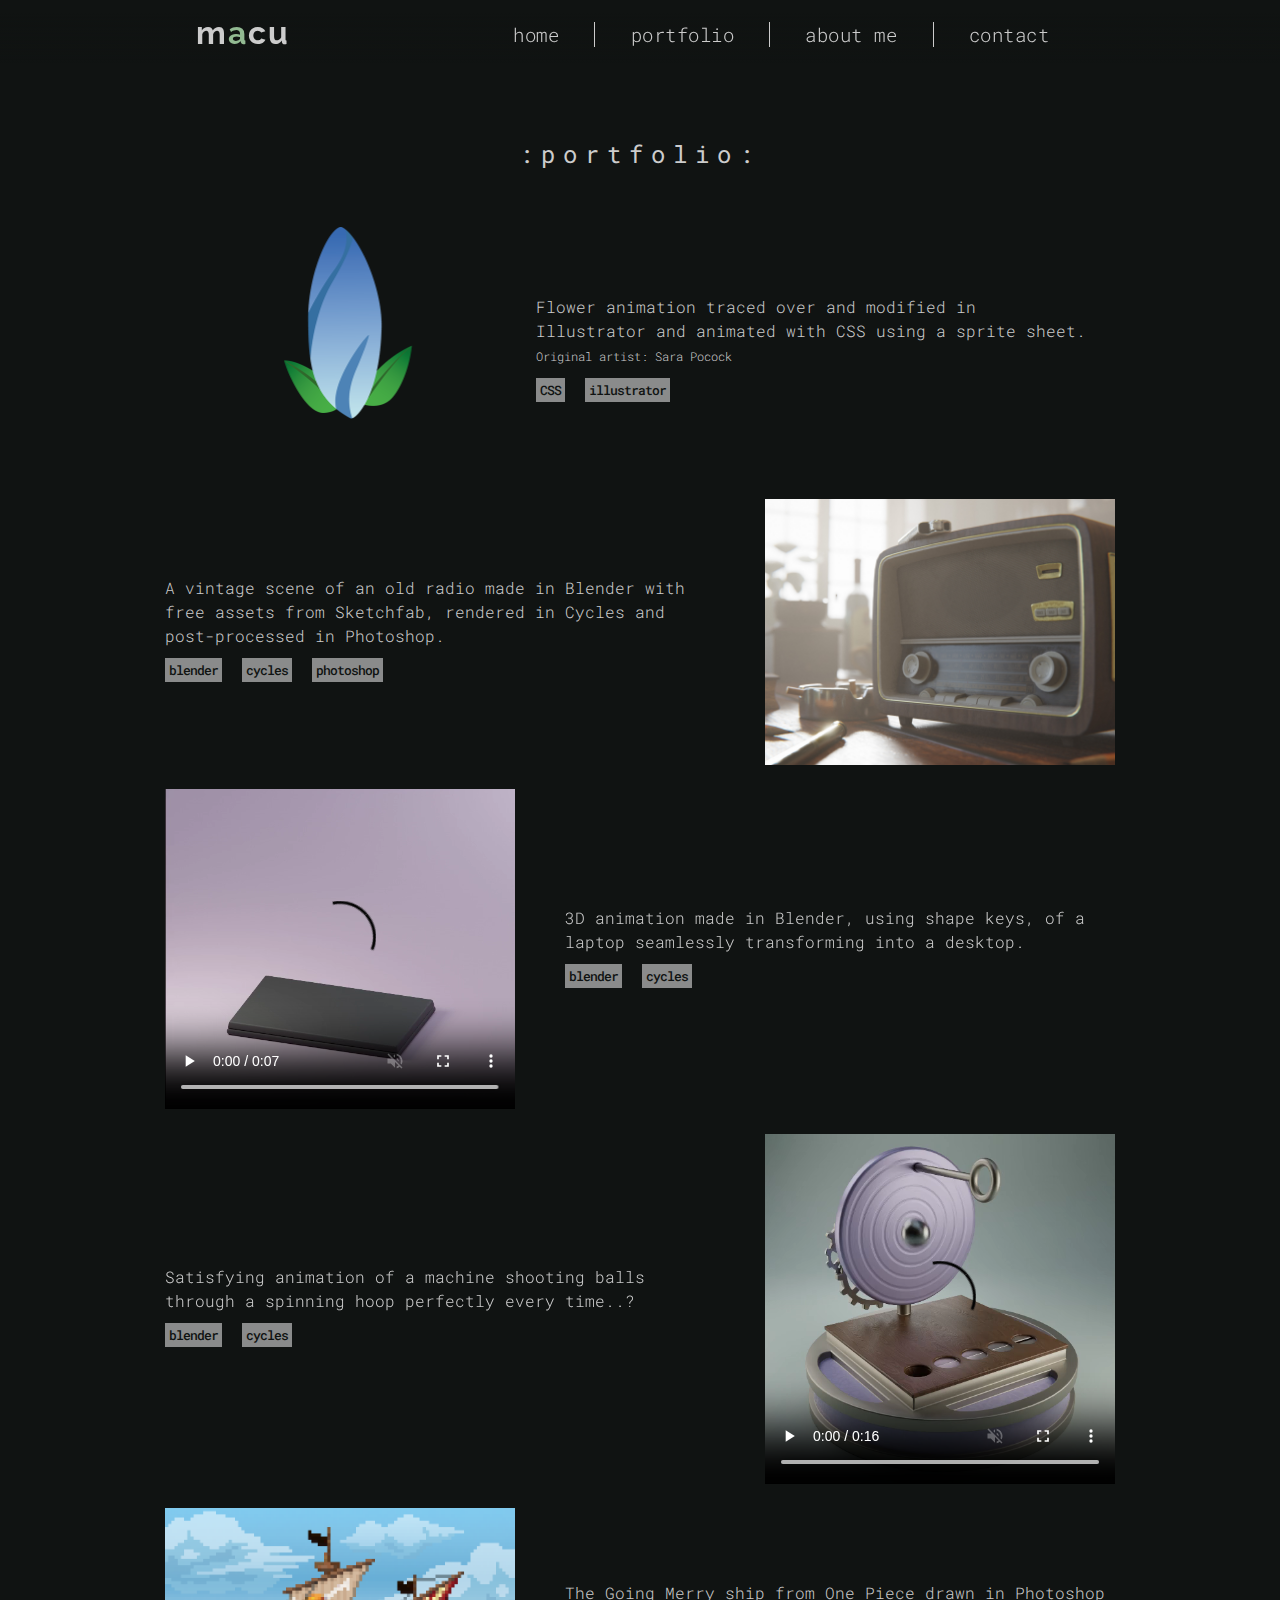
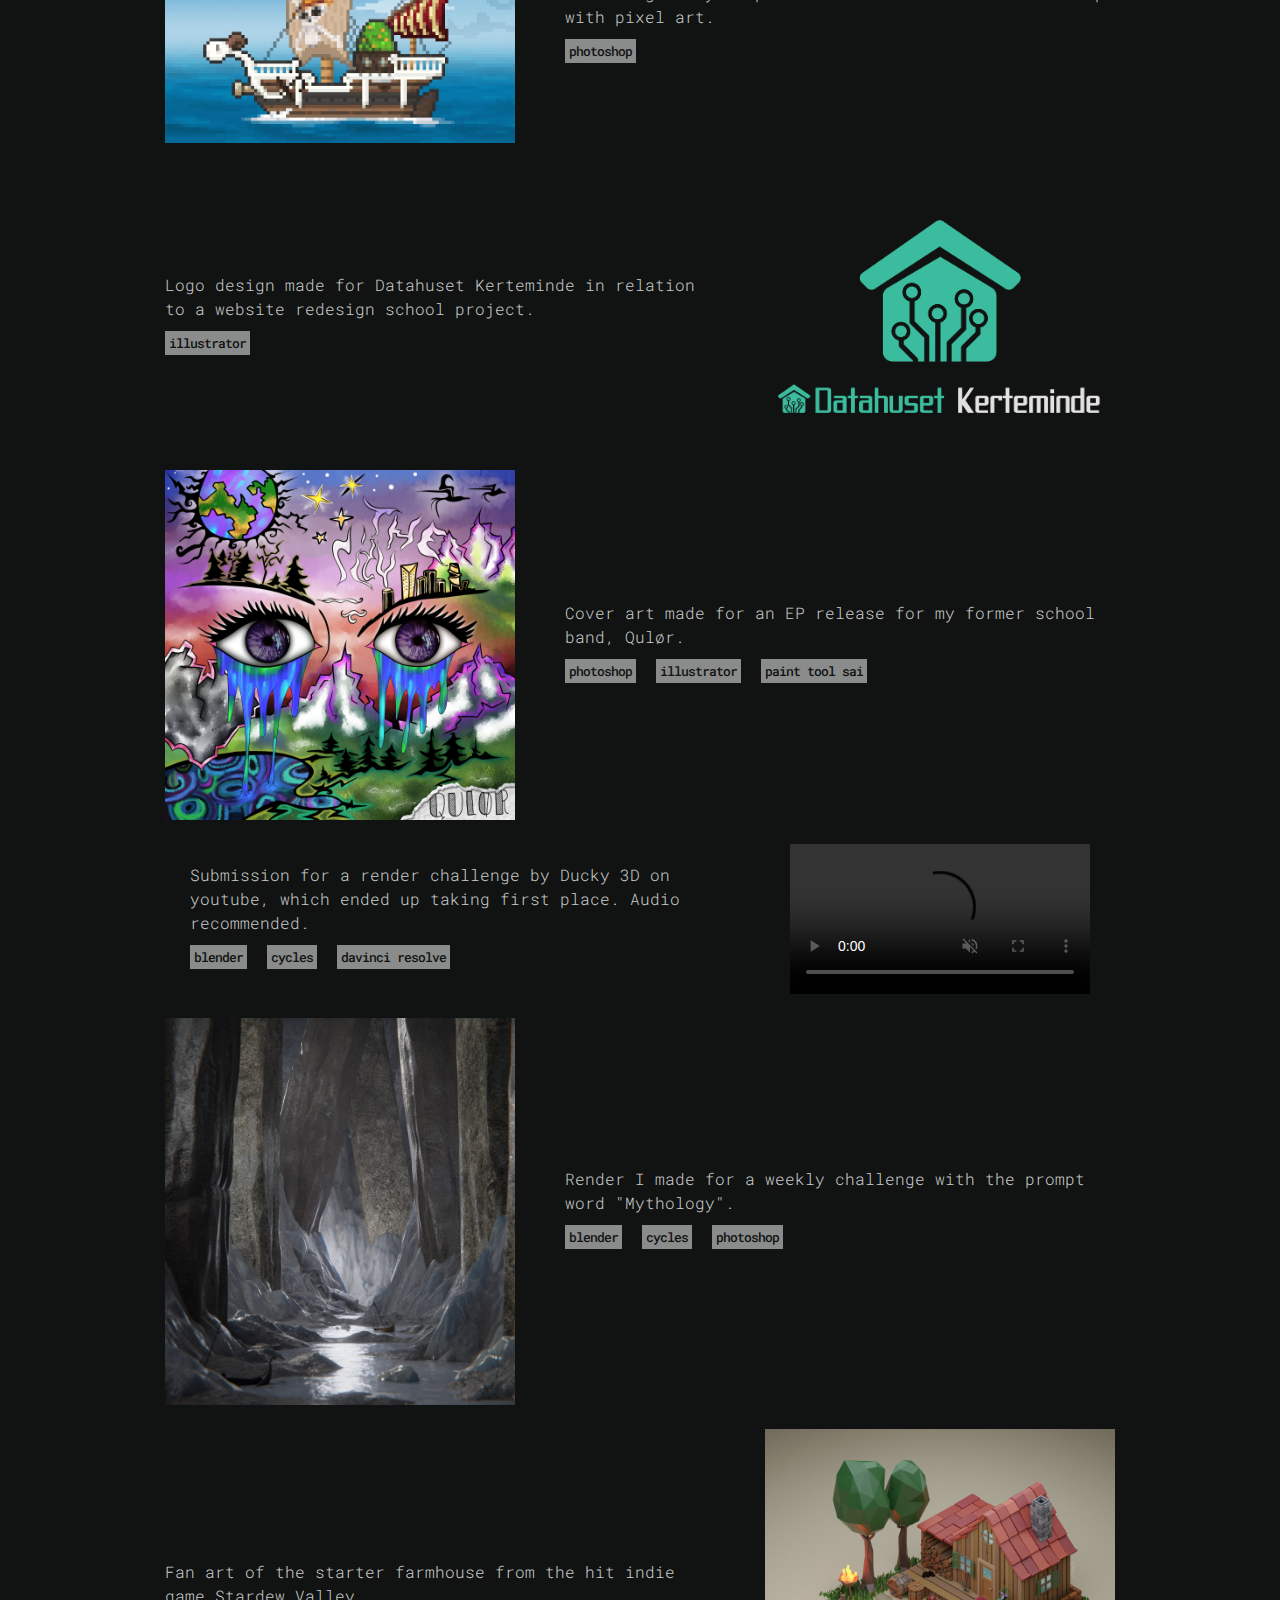
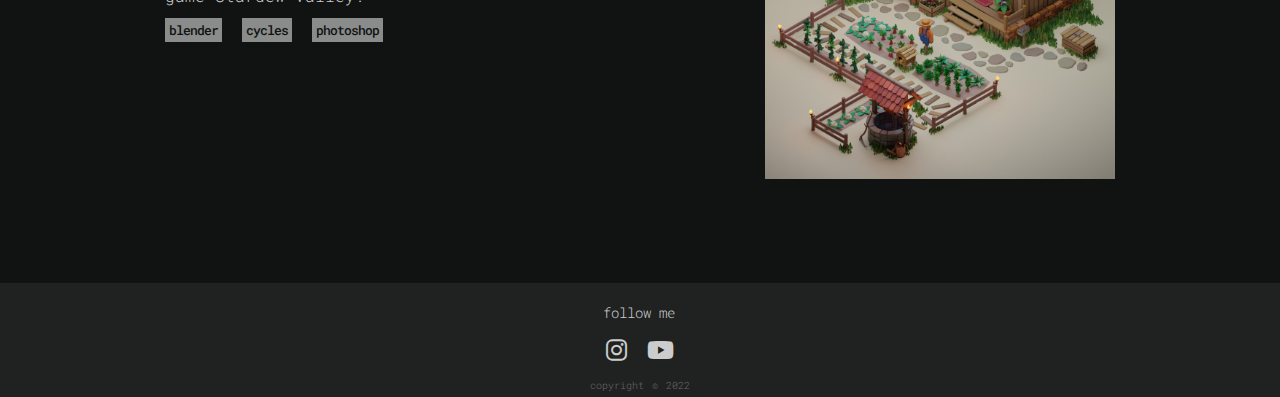
==== commit b916be28: "added stardew valley house section" ====
--- a/portfolio.html
+++ b/portfolio.html
@@ -136,6 +136,19 @@
                     </div>
                 </div>
             </section>
+            <section class="portfolio-flex s10">
+                <a target="_blank" href="img/stardew_farmhouse.jpg">
+                    <img class="stardew-house-preview" src="img/stardew_farmhouse.jpg" alt="The farm house from Stardew Valley made in low poly 3D">
+                </a>
+                <div class="stardew-house-text">
+                    <p>Fan art of the starter farmhouse from the hit indie game Stardew Valley.</p>
+                    <div class="software-container">
+                        <p class="software-tag">blender</p>
+                        <p class="software-tag">cycles</p>
+                        <p class="software-tag">photoshop</p>
+                    </div>
+                </div>
+            </section>
         </div>
     </main>
     <footer>
--- a/css/main.css
+++ b/css/main.css
@@ -503,7 +503,7 @@
     grid-column: 2 / 3;
     display: grid; 
     grid-template-columns: repeat(6, 1fr); 
-    grid-template-rows: 8em 5em auto auto auto auto auto auto auto auto auto 5em;
+    grid-template-rows: 8em 5em auto auto auto auto auto auto auto auto auto auto 5em;
     gap: 0px 0px; 
     height: 100%;
     width: auto;
@@ -805,6 +805,33 @@
     flex-shrink: 1;
 }
 
+.s10 {
+    grid-row: 12 / 13;
+}
+
+.stardew-house-preview {
+    max-width: 350px;
+    min-width: 250px;
+    height: auto;
+    width: 100%;
+    margin: 20px 0;
+    transition: max-width 350ms;
+}
+
+.stardew-house-preview:hover {
+    max-width: 420px;
+}
+
+.stardew-house-text {
+    color: var(--light);
+    max-width: 600px;
+    justify-self: center;
+    font-weight: 300;
+    line-height: 1.5rem;
+    margin: 10px 0;
+    flex-shrink: 1;
+}
+
 @media screen and (min-width: 768px) {
     .portfolio-container {
         display: grid; 
@@ -934,6 +961,20 @@
 
     .s9 {
         flex-direction: row;
+        margin-top: 0;
+        margin-bottom: 20px;
+    }
+
+    .stardew-house-preview {
+        margin: 0;
+    }
+
+    .stardew-house-text {
+        padding-right: 50px;
+    }
+
+    .s10 {
+        flex-direction: row-reverse;
         margin-top: 0;
         margin-bottom: 20px;
     }
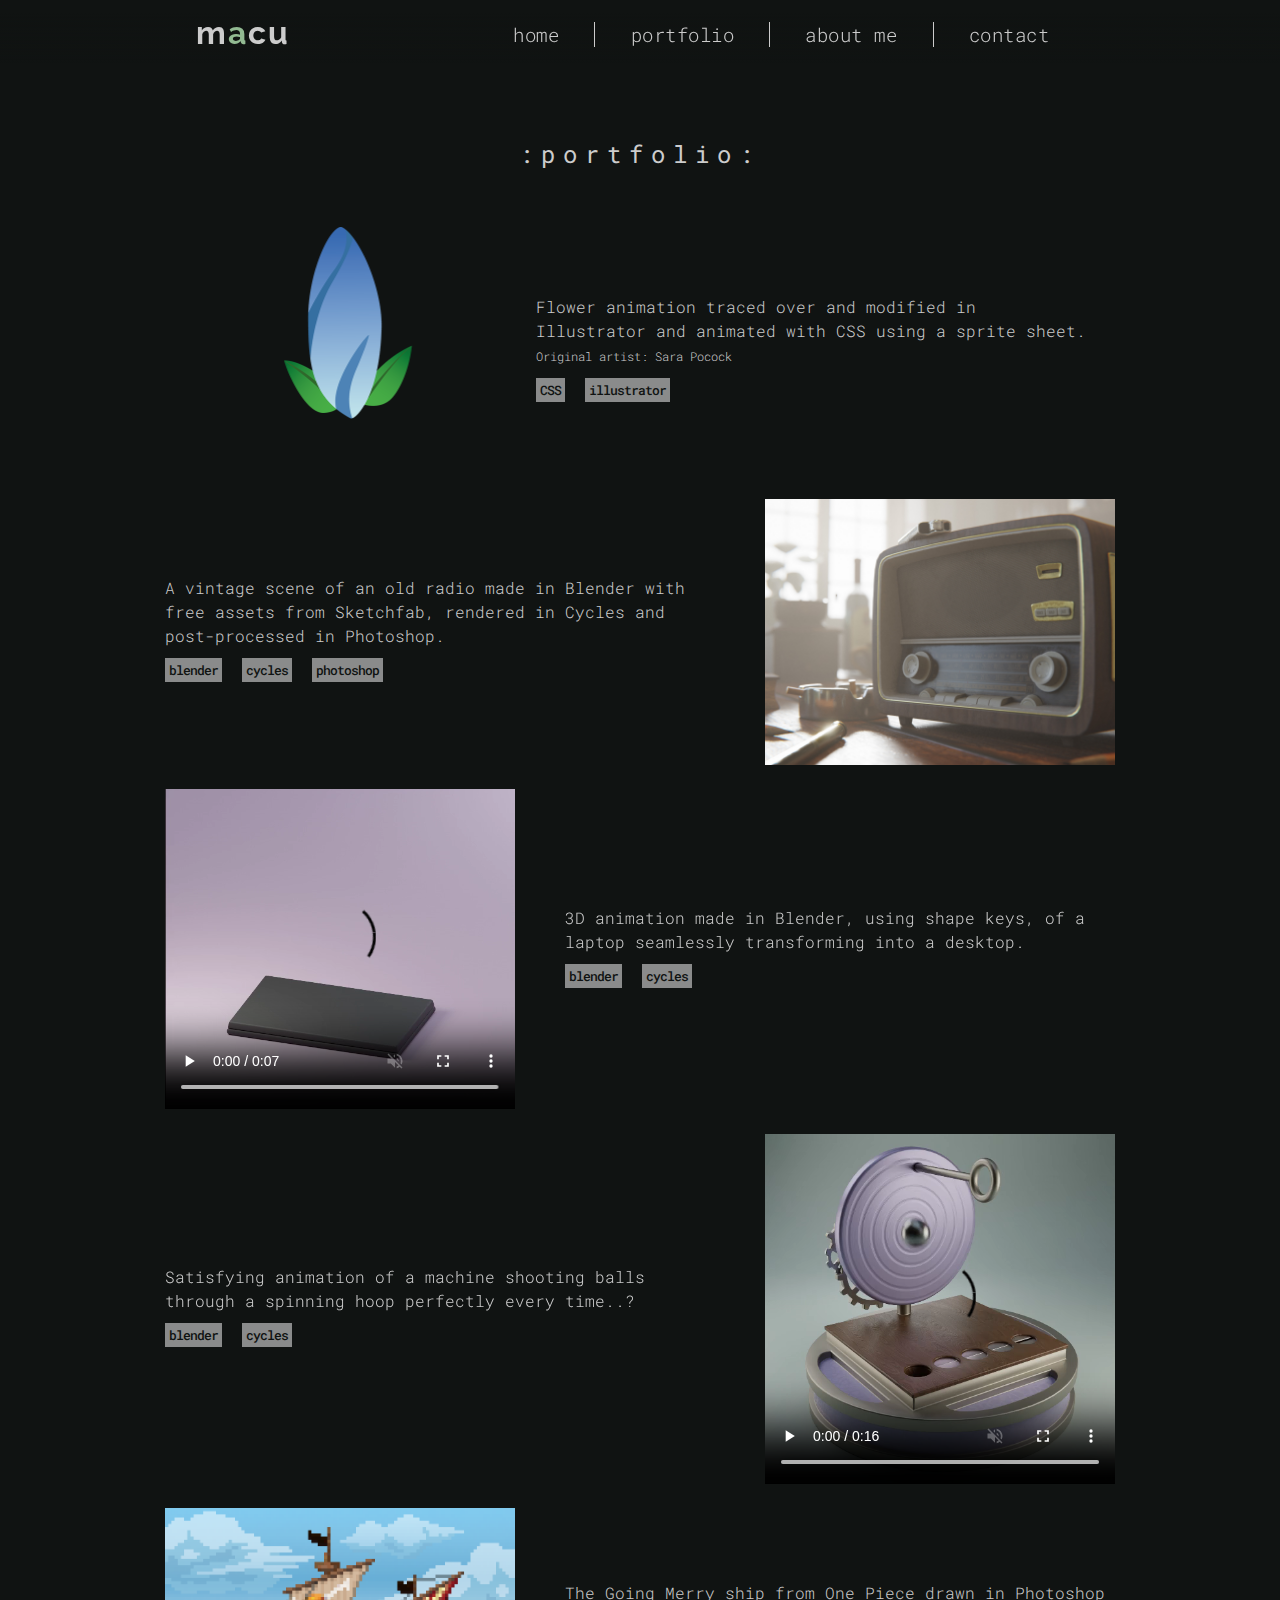
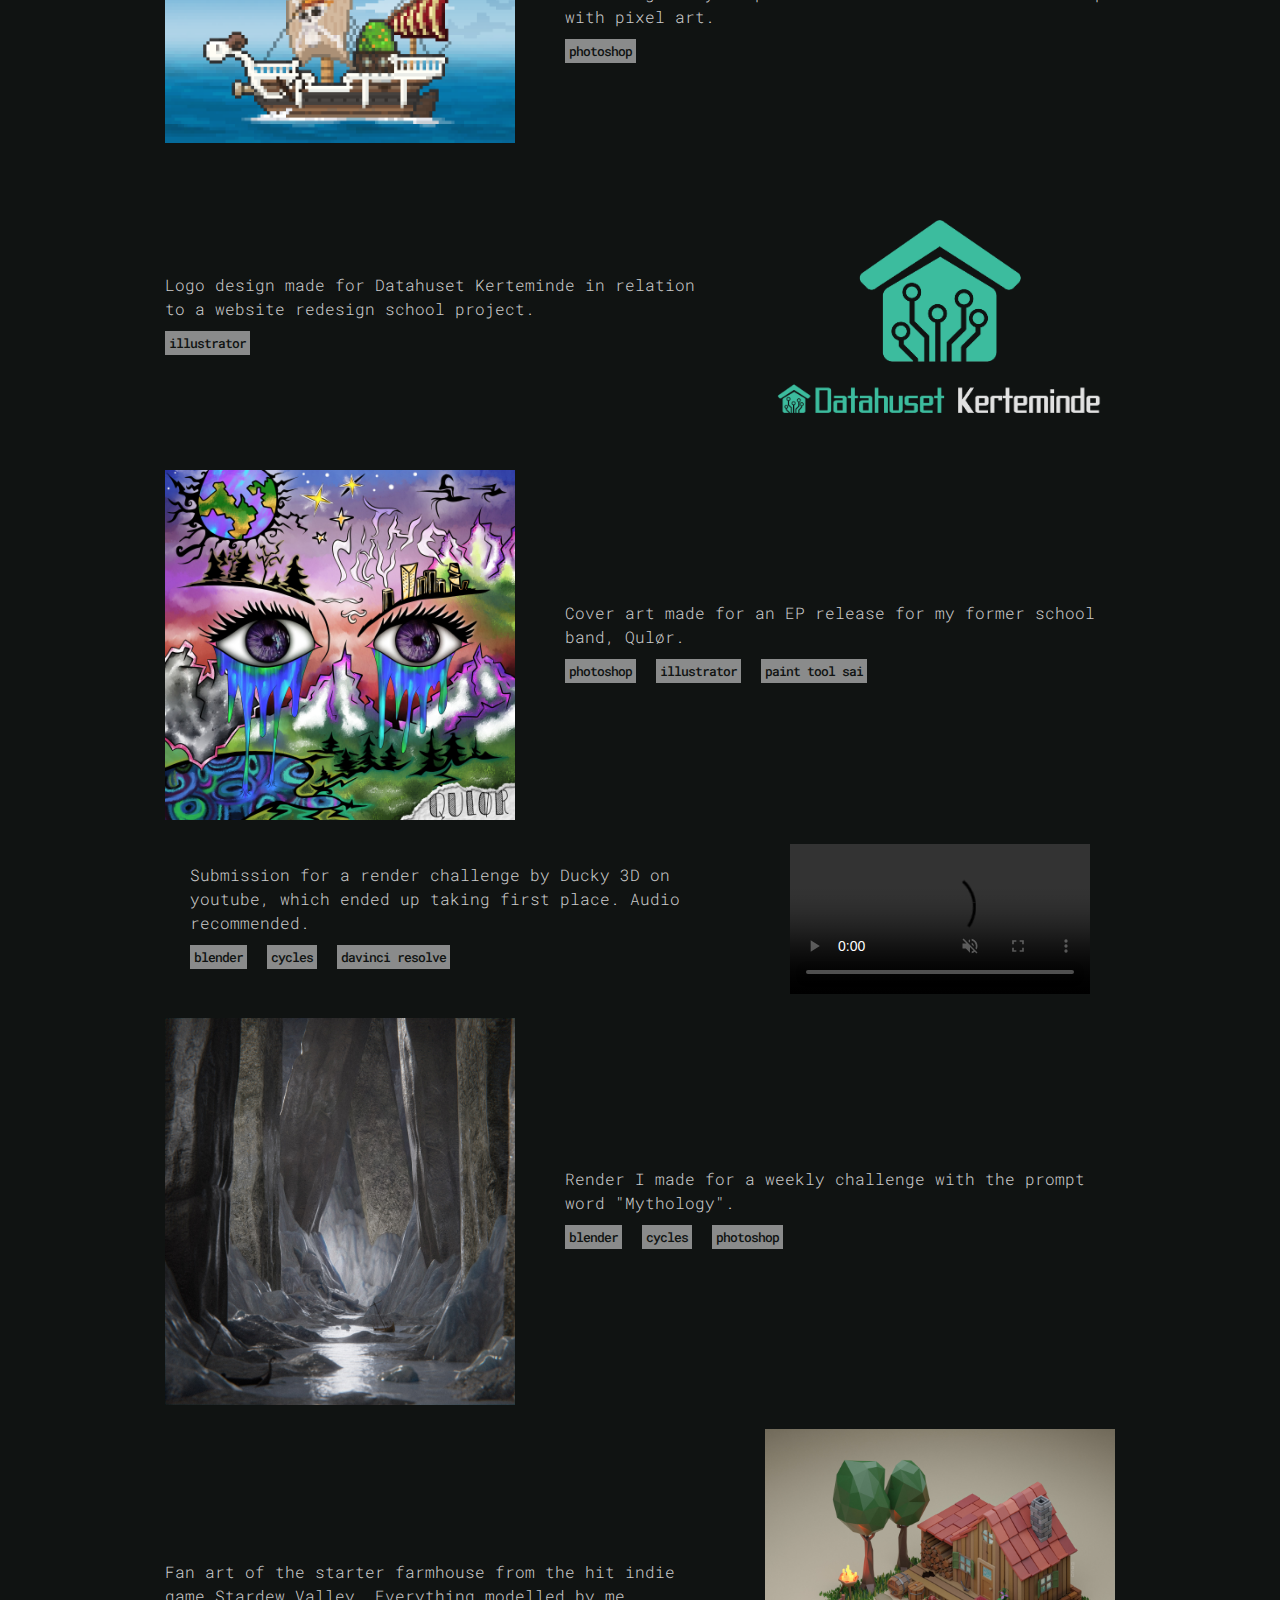
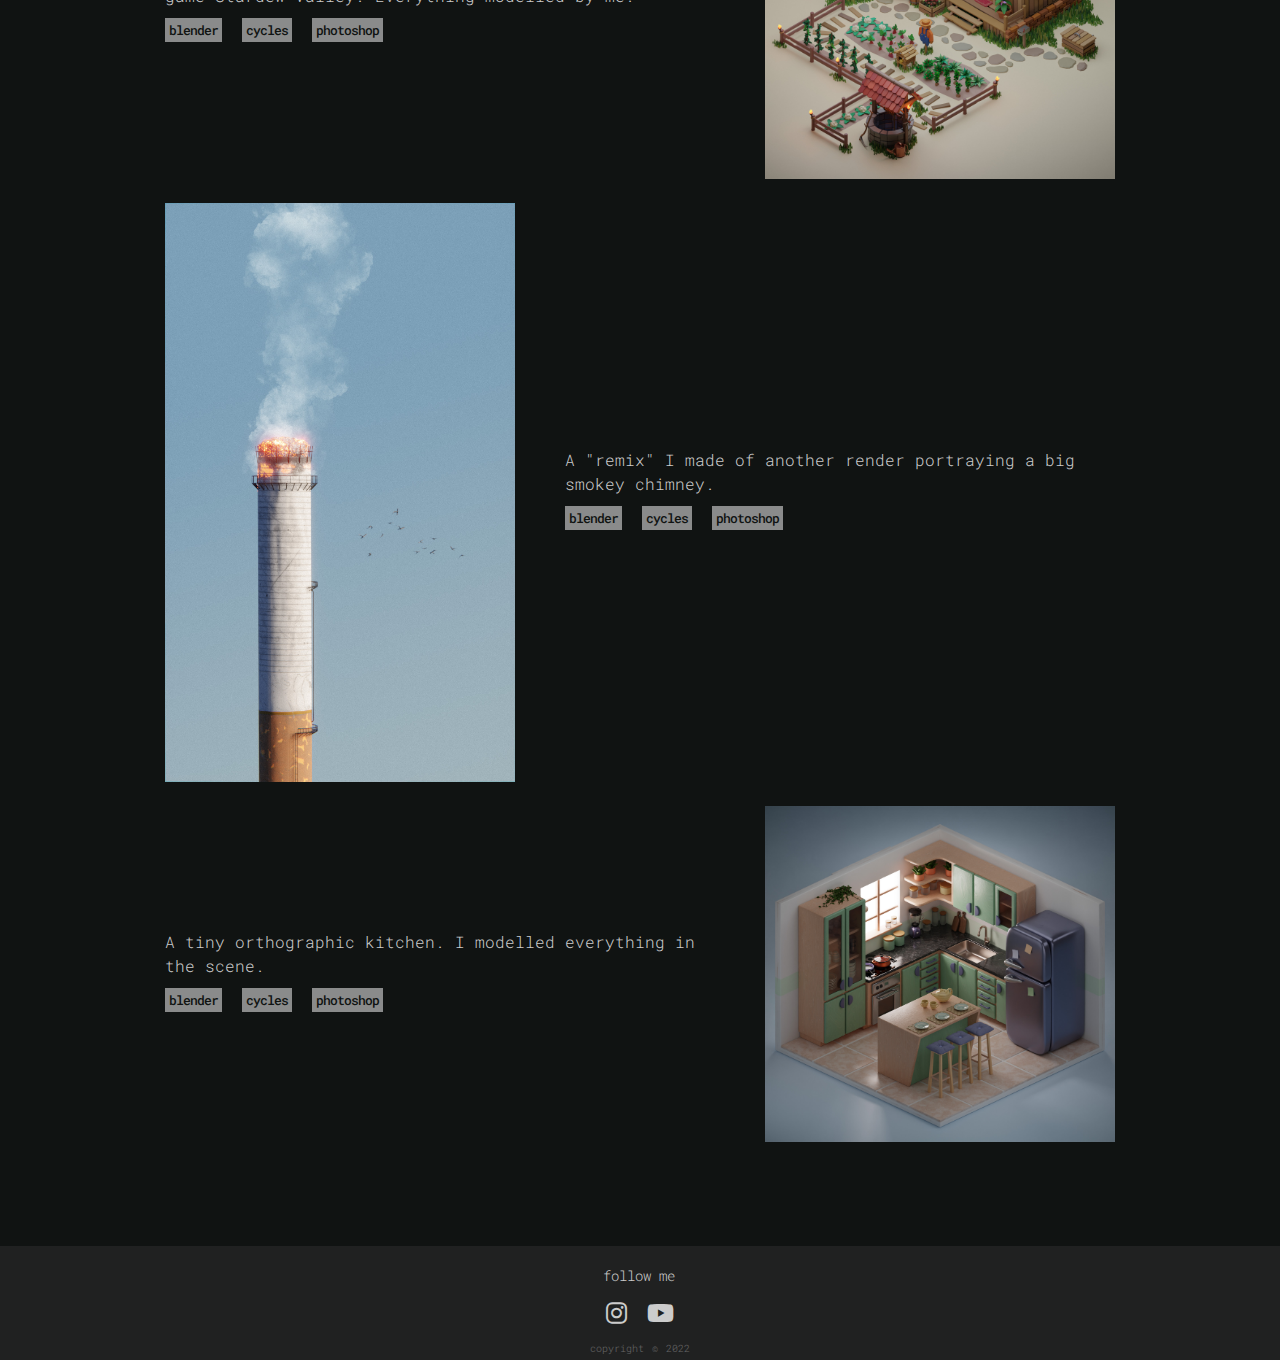
==== commit 31c55977: "added smokey chimney and tiny kitchen section" ====
--- a/portfolio.html
+++ b/portfolio.html
@@ -141,7 +141,33 @@
                     <img class="stardew-house-preview" src="img/stardew_farmhouse.jpg" alt="The farm house from Stardew Valley made in low poly 3D">
                 </a>
                 <div class="stardew-house-text">
-                    <p>Fan art of the starter farmhouse from the hit indie game Stardew Valley.</p>
+                    <p>Fan art of the starter farmhouse from the hit indie game Stardew Valley. Everything modelled by me.</p>
+                    <div class="software-container">
+                        <p class="software-tag">blender</p>
+                        <p class="software-tag">cycles</p>
+                        <p class="software-tag">photoshop</p>
+                    </div>
+                </div>
+            </section>
+            <section class="portfolio-flex s11">
+                <a target="_blank" href="img/smokey_chimney.jpg">
+                    <img class="smokey-chimney-preview" src="img/smokey_chimney.jpg" alt="My recreation of a render of a big smokey chimney, but with a giant cigarette instead.">
+                </a>
+                <div class="smokey-chimney-text">
+                    <p>A "remix" I made of another render portraying a big smokey chimney.</p>
+                    <div class="software-container">
+                        <p class="software-tag">blender</p>
+                        <p class="software-tag">cycles</p>
+                        <p class="software-tag">photoshop</p>
+                    </div>
+                </div>
+            </section>
+            <section class="portfolio-flex s12">
+                <a target="_blank" href="img/tiny_kitchen.jpg">
+                    <img class="tiny-kitchen-preview" src="img/tiny_kitchen.jpg" alt="An orthographic render of a cute small kitchen">
+                </a>
+                <div class="tiny-kitchen-text">
+                    <p>A tiny orthographic kitchen. I modelled everything in the scene.</p>
                     <div class="software-container">
                         <p class="software-tag">blender</p>
                         <p class="software-tag">cycles</p>
--- a/css/main.css
+++ b/css/main.css
@@ -503,7 +503,7 @@
     grid-column: 2 / 3;
     display: grid; 
     grid-template-columns: repeat(6, 1fr); 
-    grid-template-rows: 8em 5em auto auto auto auto auto auto auto auto auto auto 5em;
+    grid-template-rows: 8em 5em auto auto auto auto auto auto auto auto auto auto auto auto 5em;
     gap: 0px 0px; 
     height: 100%;
     width: auto;
@@ -832,6 +832,60 @@
     flex-shrink: 1;
 }
 
+.s11 {
+    grid-row: 13 / 14;
+}
+
+.smokey-chimney-preview {
+    max-width: 350px;
+    min-width: 250px;
+    height: auto;
+    width: 100%;
+    margin: 20px 0;
+    transition: max-width 350ms;
+}
+
+.smokey-chimney-preview:hover {
+    max-width: 420px;
+}
+
+.smokey-chimney-text {
+    color: var(--light);
+    max-width: 600px;
+    justify-self: center;
+    font-weight: 300;
+    line-height: 1.5rem;
+    margin: 10px 0;
+    flex-shrink: 1;
+}
+
+.s12 {
+    grid-row: 14 / 15;
+}
+
+.tiny-kitchen-preview {
+    max-width: 350px;
+    min-width: 250px;
+    height: auto;
+    width: 100%;
+    margin: 20px 0;
+    transition: max-width 350ms;
+}
+
+.tiny-kitchen-preview:hover {
+    max-width: 420px;
+}
+
+.tiny-kitchen-text {
+    color: var(--light);
+    max-width: 600px;
+    justify-self: center;
+    font-weight: 300;
+    line-height: 1.5rem;
+    margin: 10px 0;
+    flex-shrink: 1;
+}
+
 @media screen and (min-width: 768px) {
     .portfolio-container {
         display: grid; 
@@ -974,6 +1028,34 @@
     }
 
     .s10 {
+        flex-direction: row-reverse;
+        margin-top: 0;
+        margin-bottom: 20px;
+    }
+
+    .smokey-chimney-preview {
+        margin: 0;
+    }
+
+    .smokey-chimney-text {
+        padding-left: 50px;
+    }
+
+    .s11 {
+        flex-direction: row;
+        margin-top: 0;
+        margin-bottom: 20px;
+    }
+
+    .tiny-kitchen-preview {
+        margin: 0;
+    }
+
+    .tiny-kitchen-text {
+        padding-right: 50px;
+    }
+
+    .s12 {
         flex-direction: row-reverse;
         margin-top: 0;
         margin-bottom: 20px;
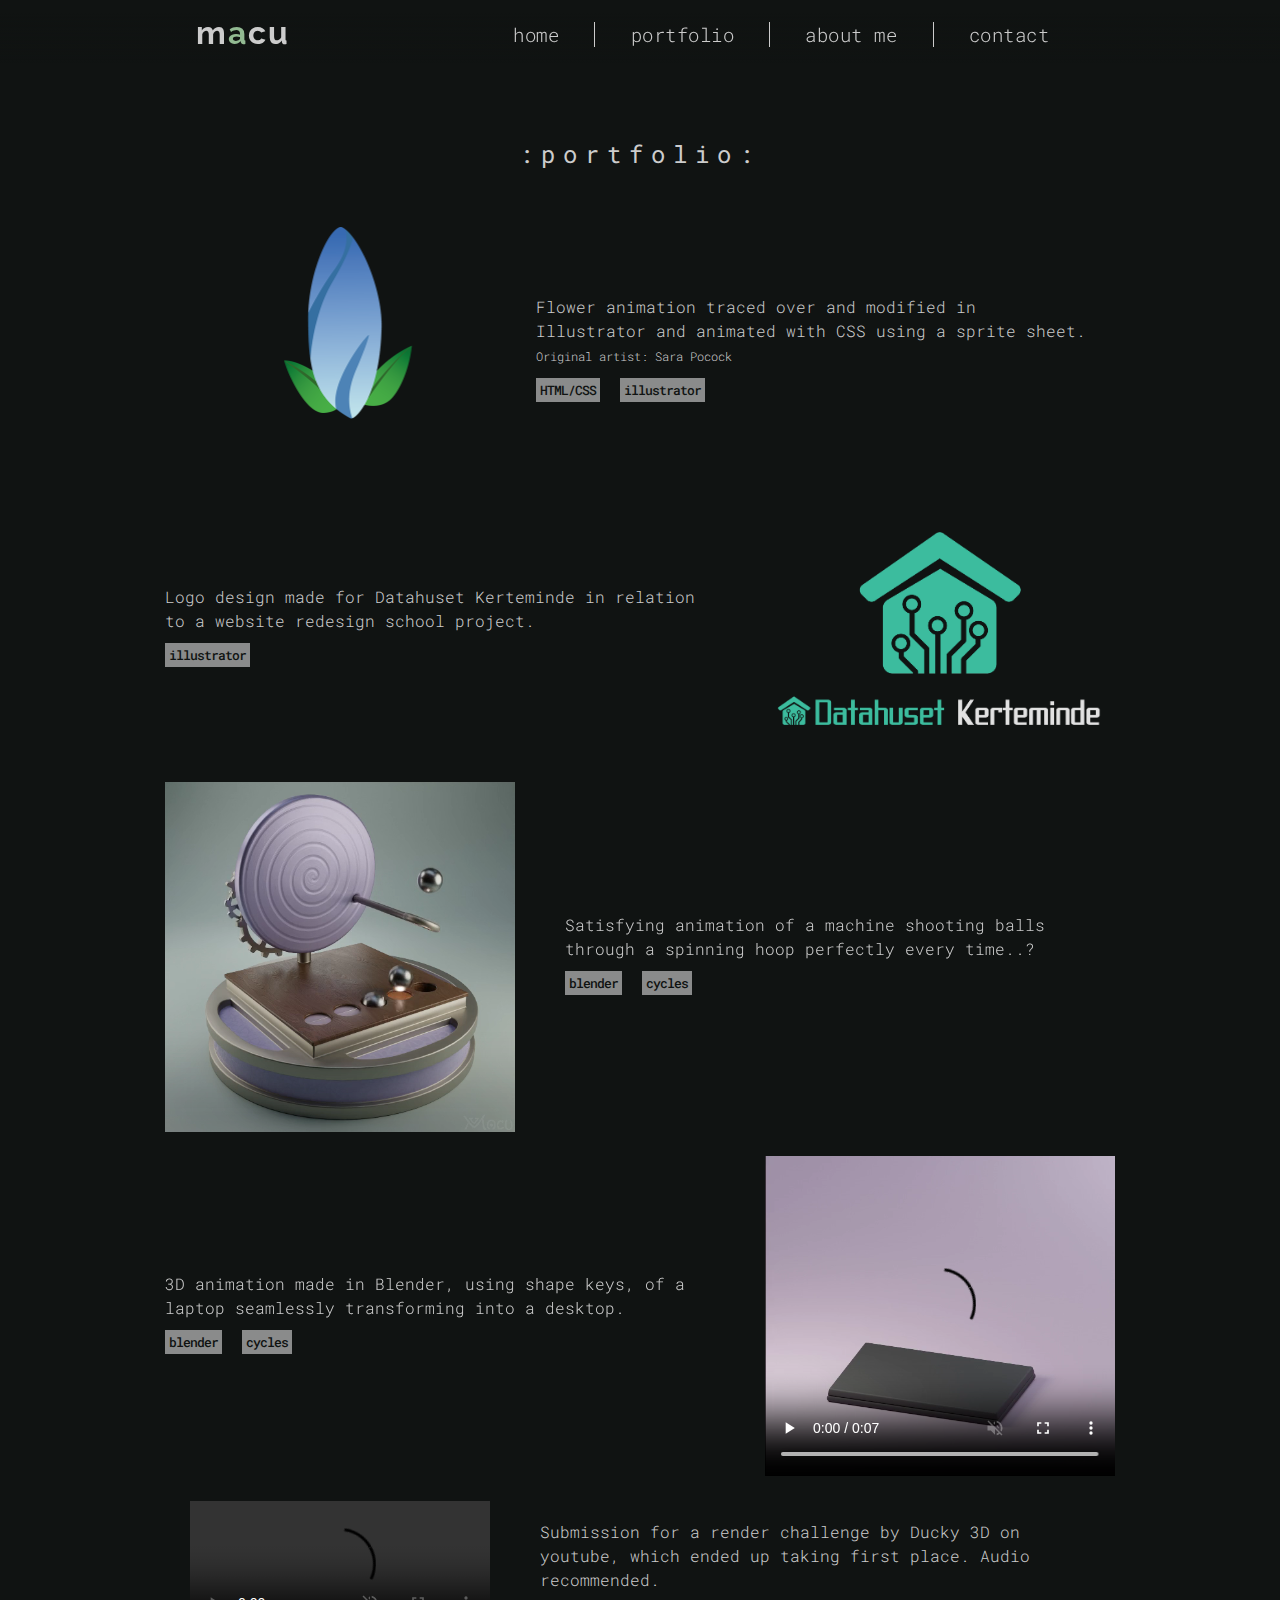
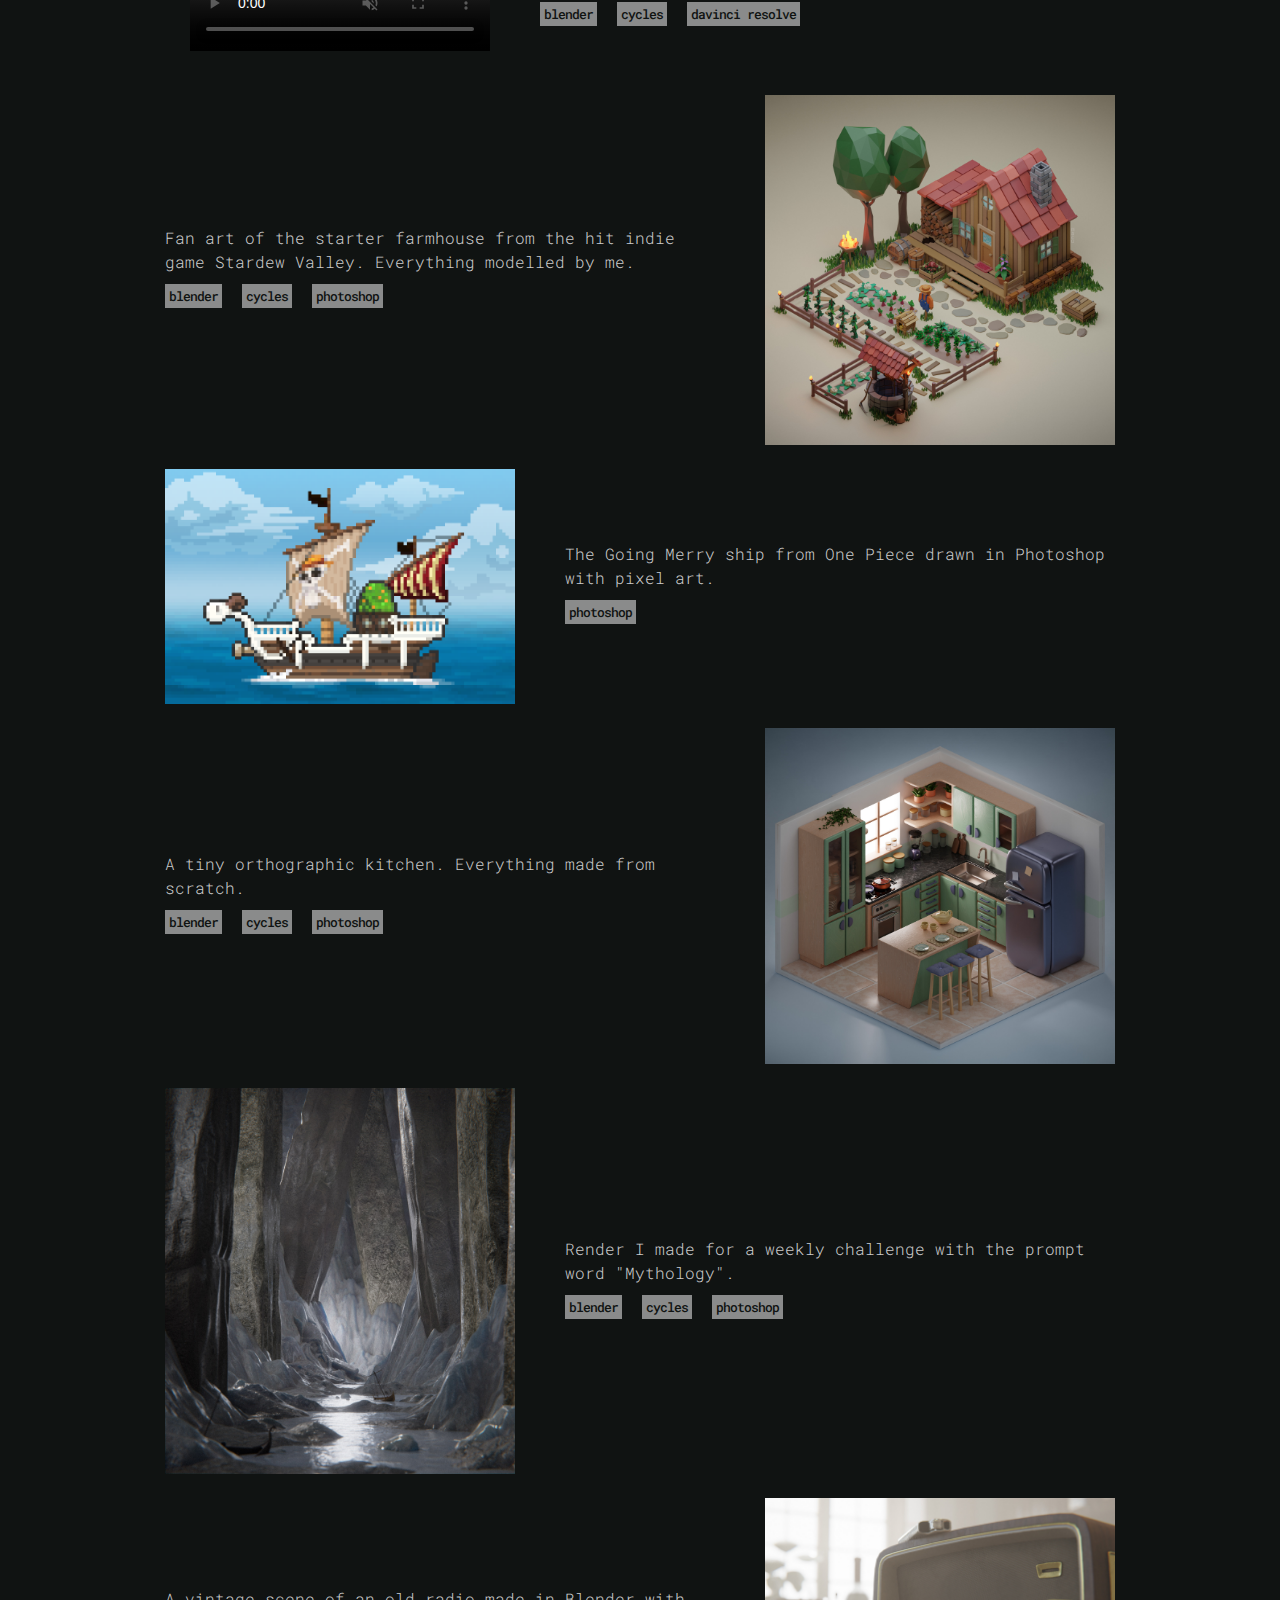
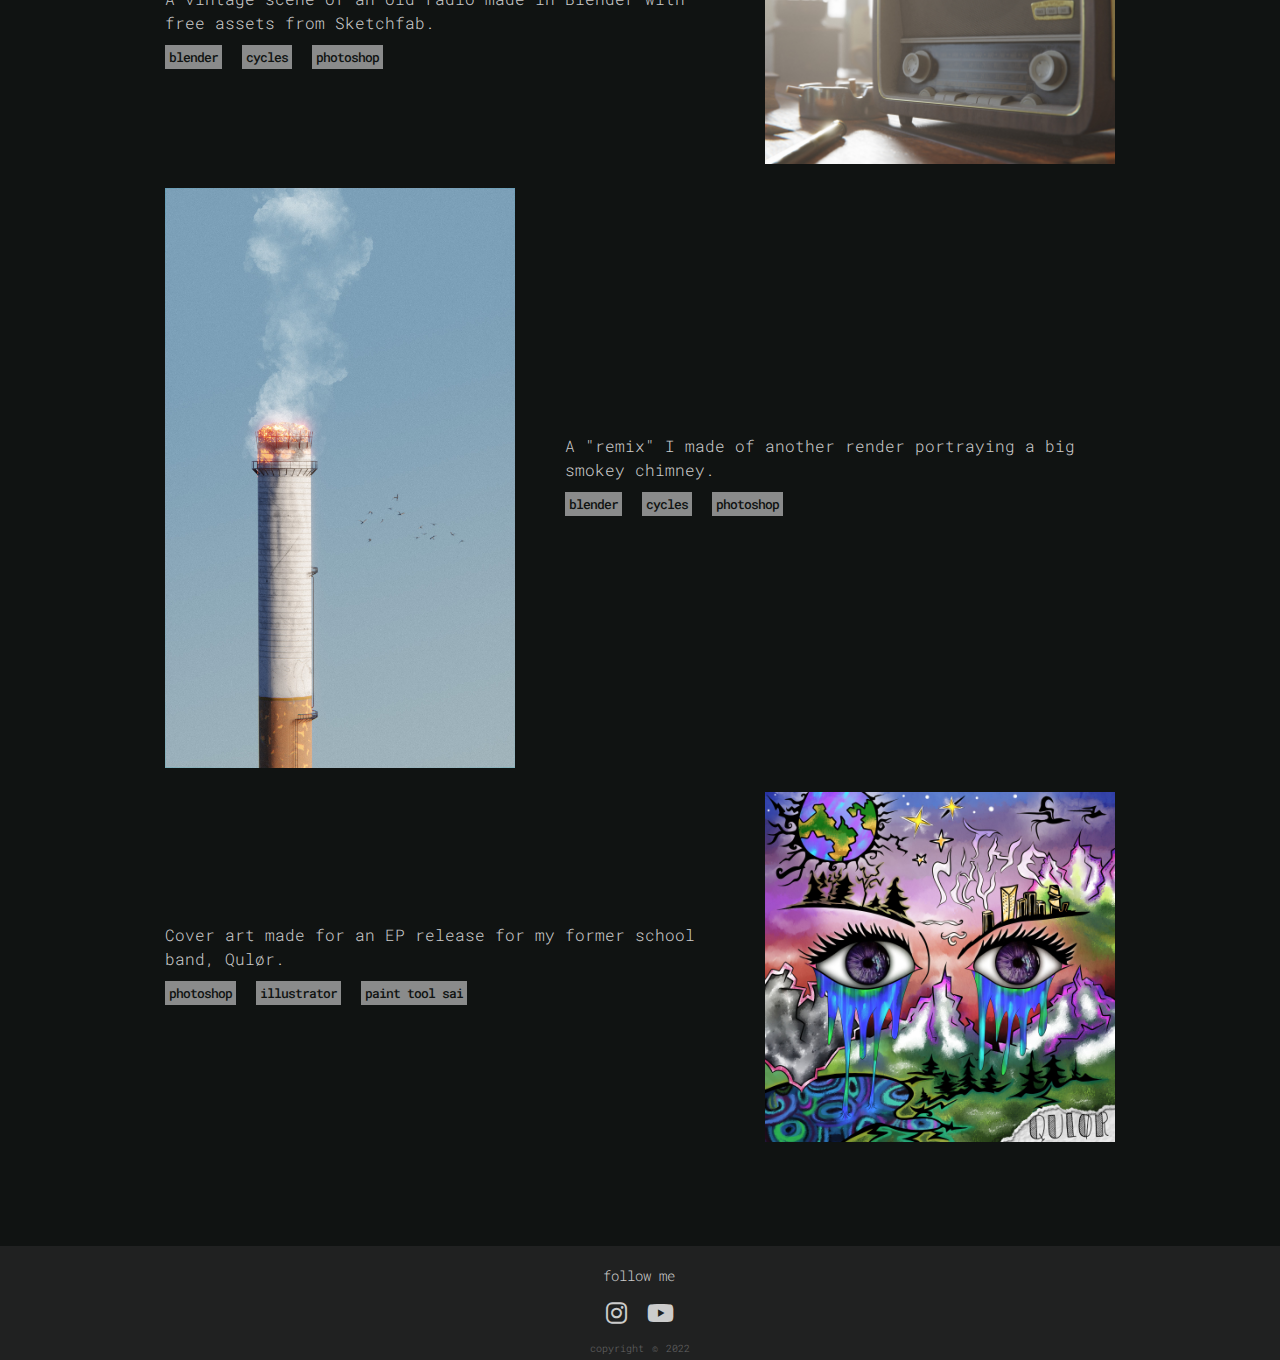
==== commit 9cca22e8: "Changed the order of portfolio sections." ====
--- a/portfolio.html
+++ b/portfolio.html
@@ -33,27 +33,37 @@
                 <div class="flower-text">
                     <p>Flower animation traced over and modified in Illustrator and animated with CSS using a sprite sheet. <br><span>Original artist: <a href="https://sarapocock.tumblr.com/post/48625547968/in-the-spirit-of-reuse-reduce-recycle-i-am">Sara Pocock</a></span></p>
                     <div class="software-container">
-                        <p class="software-tag">CSS</p>
+                        <p class="software-tag">HTML/CSS</p>
                         <p class="software-tag">illustrator</p>
                     </div>
                 </div>
             </section>
             <section class="portfolio-flex s2">
-                <a target="_blank" href="img/old_radio.jpg">
-                    <img class="vintage-radio-preview" src="img/old_radio.jpg" alt="Vintage radio 3D render">
+                <a target="_blank" href="img/datahuset_logo.png">
+                    <img class="datahuset-logo-preview" src="img/datahuset_logo.png" alt="Datahuset Kerteminde logo">
                 </a>
-                <div class="vintage-radio-text">
-                    <p>A vintage scene of an old radio made in Blender with free assets from Sketchfab, rendered in Cycles and post-processed in Photoshop.</p>
+                <div class="datahuset-logo-text">
+                    <p>Logo design made for Datahuset Kerteminde in relation to a website redesign school project.</p>
                     <div class="software-container">
-                        <p class="software-tag">blender</p>
-                        <p class="software-tag">cycles</p>
-                        <p class="software-tag">photoshop</p>
+                        <p class="software-tag">illustrator</p>
                     </div>
                 </div>
             </section>
             <section class="portfolio-flex s3">
+                <a target="_blank" href="img/spinny_machine.mp4">
+                    <video class="spinny-machine-preview" src="img/spinny_machine.mp4" controls loop autoplay muted></video>
+                </a>
+                <div class="spinny-machine-text">
+                    <p>Satisfying animation of a machine shooting balls through a spinning hoop perfectly every time..?</p>
+                    <div class="software-container">
+                        <p class="software-tag">blender</p>
+                        <p class="software-tag">cycles</p>
+                    </div>
+                </div>
+            </section>
+            <section class="portfolio-flex s4">
                 <a target="_blank" href="img/pc_upgrade.mp4">
-                    <video class="pc-upgrade-preview" src="img/pc_upgrade.mp4" controls loop aut0play muted></video>
+                    <video class="pc-upgrade-preview" src="img/pc_upgrade.mp4" controls loop autoplay muted></video>
                 </a>
                 <div class="pc-upgrade-text">
                     <p>3D animation made in Blender, using shape keys, of a laptop seamlessly transforming into a desktop.</p>
@@ -63,19 +73,33 @@
                     </div>
                 </div>
             </section>
-            <section class="portfolio-flex s4">
-                <a target="_blank" href="img/spinny_machine.mp4">
-                    <video class="spinny-machine-preview" src="img/spinny_machine.mp4" controls loop aut0play muted></video>
+            <section class="portfolio-flex s5">
+                <a target="_blank" href="img/rolling_marbles.mp4">
+                    <video class="rolling-marbles-preview" src="img/rolling_marbles.mp4" controls loop autoplay muted></video>
                 </a>
-                <div class="spinny-machine-text">
-                    <p>Satisfying animation of a machine shooting balls through a spinning hoop perfectly every time..?</p>
+                <div class="rolling-marbles-text">
+                    <p>Submission for a render challenge by Ducky 3D on youtube, which ended up taking first place. Audio recommended.</p>
                     <div class="software-container">
                         <p class="software-tag">blender</p>
                         <p class="software-tag">cycles</p>
+                        <p class="software-tag">davinci resolve</p>
                     </div>
                 </div>
             </section>
-            <section class="portfolio-flex s5">
+            <section class="portfolio-flex s6">
+                <a target="_blank" href="img/stardew_farmhouse.jpg">
+                    <img class="stardew-house-preview" src="img/stardew_farmhouse.jpg" alt="The farm house from Stardew Valley made in low poly 3D">
+                </a>
+                <div class="stardew-house-text">
+                    <p>Fan art of the starter farmhouse from the hit indie game Stardew Valley. Everything modelled by me.</p>
+                    <div class="software-container">
+                        <p class="software-tag">blender</p>
+                        <p class="software-tag">cycles</p>
+                        <p class="software-tag">photoshop</p>
+                    </div>
+                </div>
+            </section>
+            <section class="portfolio-flex s7">
                 <a target="_blank" href="img/going_merry.png">
                     <img class="going-merry-preview" src="img/going_merry.png" alt="Pixel art of the Going Merry from One Piece">
                 </a>
@@ -86,40 +110,16 @@
                     </div>
                 </div>
             </section>
-            <section class="portfolio-flex s6">
-                <a target="_blank" href="img/datahuset_logo.png">
-                    <img class="datahuset-logo-preview" src="img/datahuset_logo.png" alt="Datahuset Kerteminde logo">
+            <section class="portfolio-flex s8">
+                <a target="_blank" href="img/tiny_kitchen.jpg">
+                    <img class="tiny-kitchen-preview" src="img/tiny_kitchen.jpg" alt="An orthographic render of a cute small kitchen">
                 </a>
-                <div class="datahuset-logo-text">
-                    <p>Logo design made for Datahuset Kerteminde in relation to a website redesign school project.</p>
-                    <div class="software-container">
-                        <p class="software-tag">illustrator</p>
-                    </div>
-                </div>
-            </section>
-            <section class="portfolio-flex s7">
-                <a target="_blank" href="img/quloer_ep_cover.jpg">
-                    <img class="quloer-preview" src="img/quloer_ep_cover.jpg" alt="Quloer EP cover art">
-                </a>
-                <div class="quloer-text">
-                    <p>Cover art made for an EP release for my former school band, Qul&oslash;r.</p>
-                    <div class="software-container">
-                        <p class="software-tag">photoshop</p>
-                        <p class="software-tag">illustrator</p>
-                        <p class="software-tag">paint tool sai</p>
-                    </div>
-                </div>
-            </section>
-            <section class="portfolio-flex s8">
-                <a target="_blank" href="img/rolling_marbles.mp4">
-                    <video class="rolling-marbles-preview" src="img/rolling_marbles.mp4" controls loop aut0play muted></video>
-                </a>
-                <div class="rolling-marbles-text">
-                    <p>Submission for a render challenge by Ducky 3D on youtube, which ended up taking first place. Audio recommended.</p>
+                <div class="tiny-kitchen-text">
+                    <p>A tiny orthographic kitchen. Everything made from scratch.</p>
                     <div class="software-container">
                         <p class="software-tag">blender</p>
                         <p class="software-tag">cycles</p>
-                        <p class="software-tag">davinci resolve</p>
+                        <p class="software-tag">photoshop</p>
                     </div>
                 </div>
             </section>
@@ -137,11 +137,11 @@
                 </div>
             </section>
             <section class="portfolio-flex s10">
-                <a target="_blank" href="img/stardew_farmhouse.jpg">
-                    <img class="stardew-house-preview" src="img/stardew_farmhouse.jpg" alt="The farm house from Stardew Valley made in low poly 3D">
+                <a target="_blank" href="img/old_radio.jpg">
+                    <img class="vintage-radio-preview" src="img/old_radio.jpg" alt="Vintage radio 3D render">
                 </a>
-                <div class="stardew-house-text">
-                    <p>Fan art of the starter farmhouse from the hit indie game Stardew Valley. Everything modelled by me.</p>
+                <div class="vintage-radio-text">
+                    <p>A vintage scene of an old radio made in Blender with free assets from Sketchfab.</p>
                     <div class="software-container">
                         <p class="software-tag">blender</p>
                         <p class="software-tag">cycles</p>
@@ -163,15 +163,15 @@
                 </div>
             </section>
             <section class="portfolio-flex s12">
-                <a target="_blank" href="img/tiny_kitchen.jpg">
-                    <img class="tiny-kitchen-preview" src="img/tiny_kitchen.jpg" alt="An orthographic render of a cute small kitchen">
+                <a target="_blank" href="img/quloer_ep_cover.jpg">
+                    <img class="quloer-preview" src="img/quloer_ep_cover.jpg" alt="Quloer EP cover art">
                 </a>
-                <div class="tiny-kitchen-text">
-                    <p>A tiny orthographic kitchen. I modelled everything in the scene.</p>
+                <div class="quloer-text">
+                    <p>Cover art made for an EP release for my former school band, Qul&oslash;r.</p>
                     <div class="software-container">
-                        <p class="software-tag">blender</p>
-                        <p class="software-tag">cycles</p>
                         <p class="software-tag">photoshop</p>
+                        <p class="software-tag">illustrator</p>
+                        <p class="software-tag">paint tool sai</p>
                     </div>
                 </div>
             </section>
--- a/css/main.css
+++ b/css/main.css
@@ -927,10 +927,11 @@
     }
 
     .pc-upgrade-text {
-        padding-left: 50px;
+        padding-right: 50px;
     }
 
     .s3 {
+        flex-direction: row;
         margin-top: 0;
         margin-bottom: 20px;
     }
@@ -940,7 +941,7 @@
     }
 
     .spinny-machine-text {
-        padding-right: 50px;
+        padding-left: 50px;
     }
 
     .s4 {
@@ -982,7 +983,7 @@
     }
 
     .quloer-text {
-        padding-left: 50px;
+        padding-right: 50px;
     }
 
     .s7 {
@@ -996,7 +997,7 @@
     }
 
     .rolling-marbles-text {
-        padding-right: 50px;
+        padding-left: 50px;
     }
 
     .s8 {
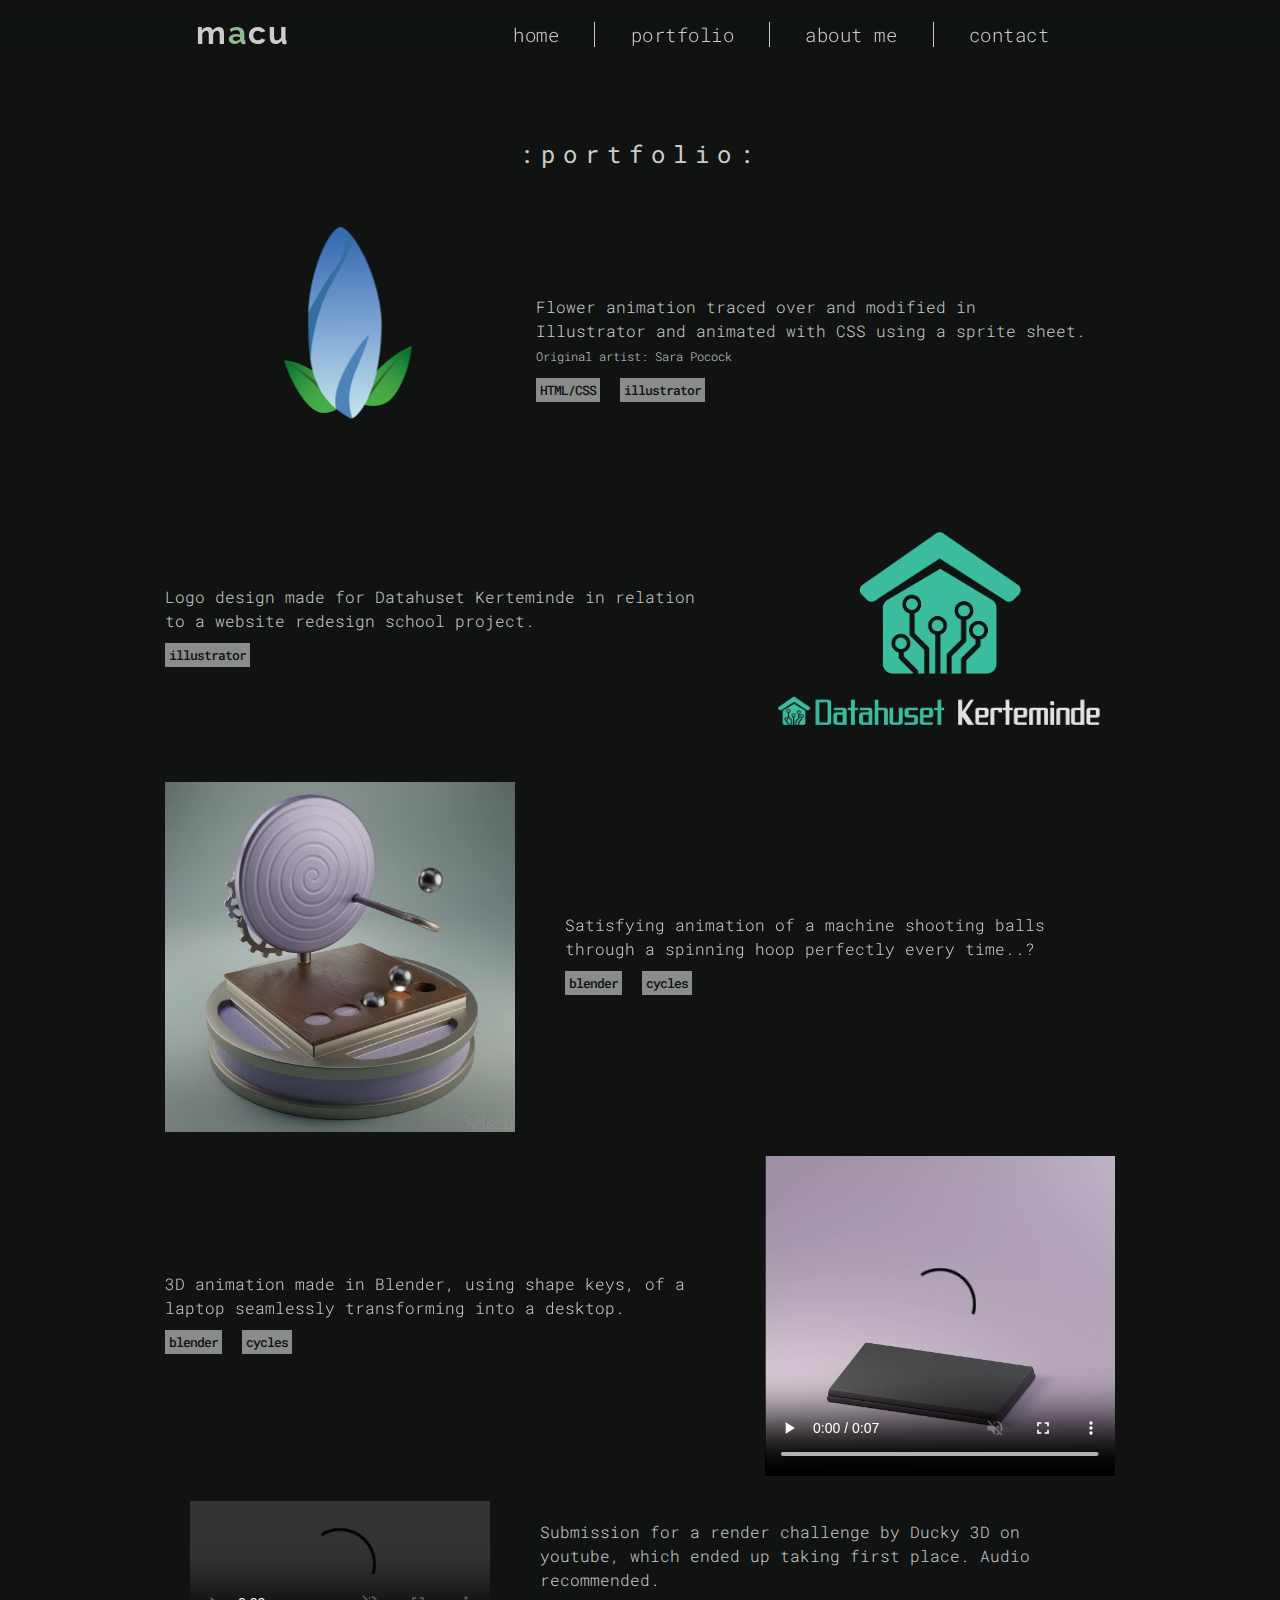
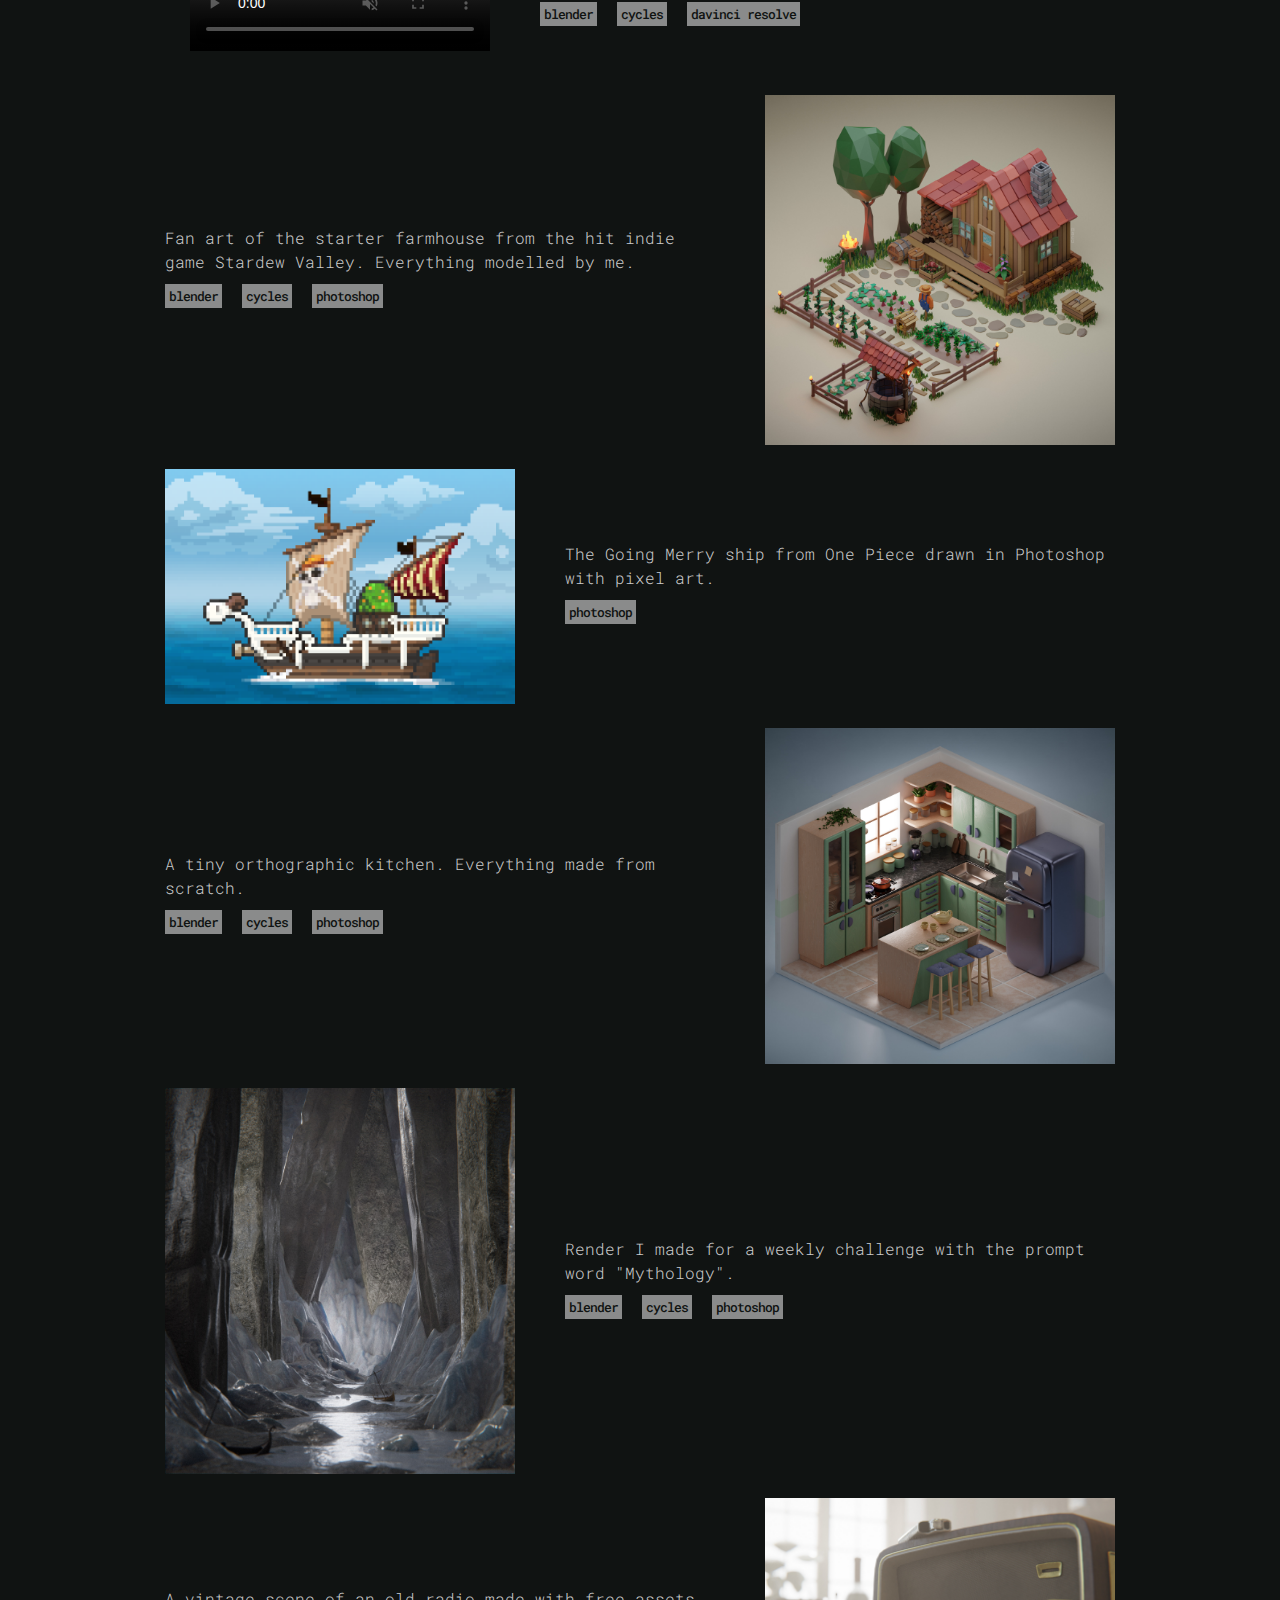
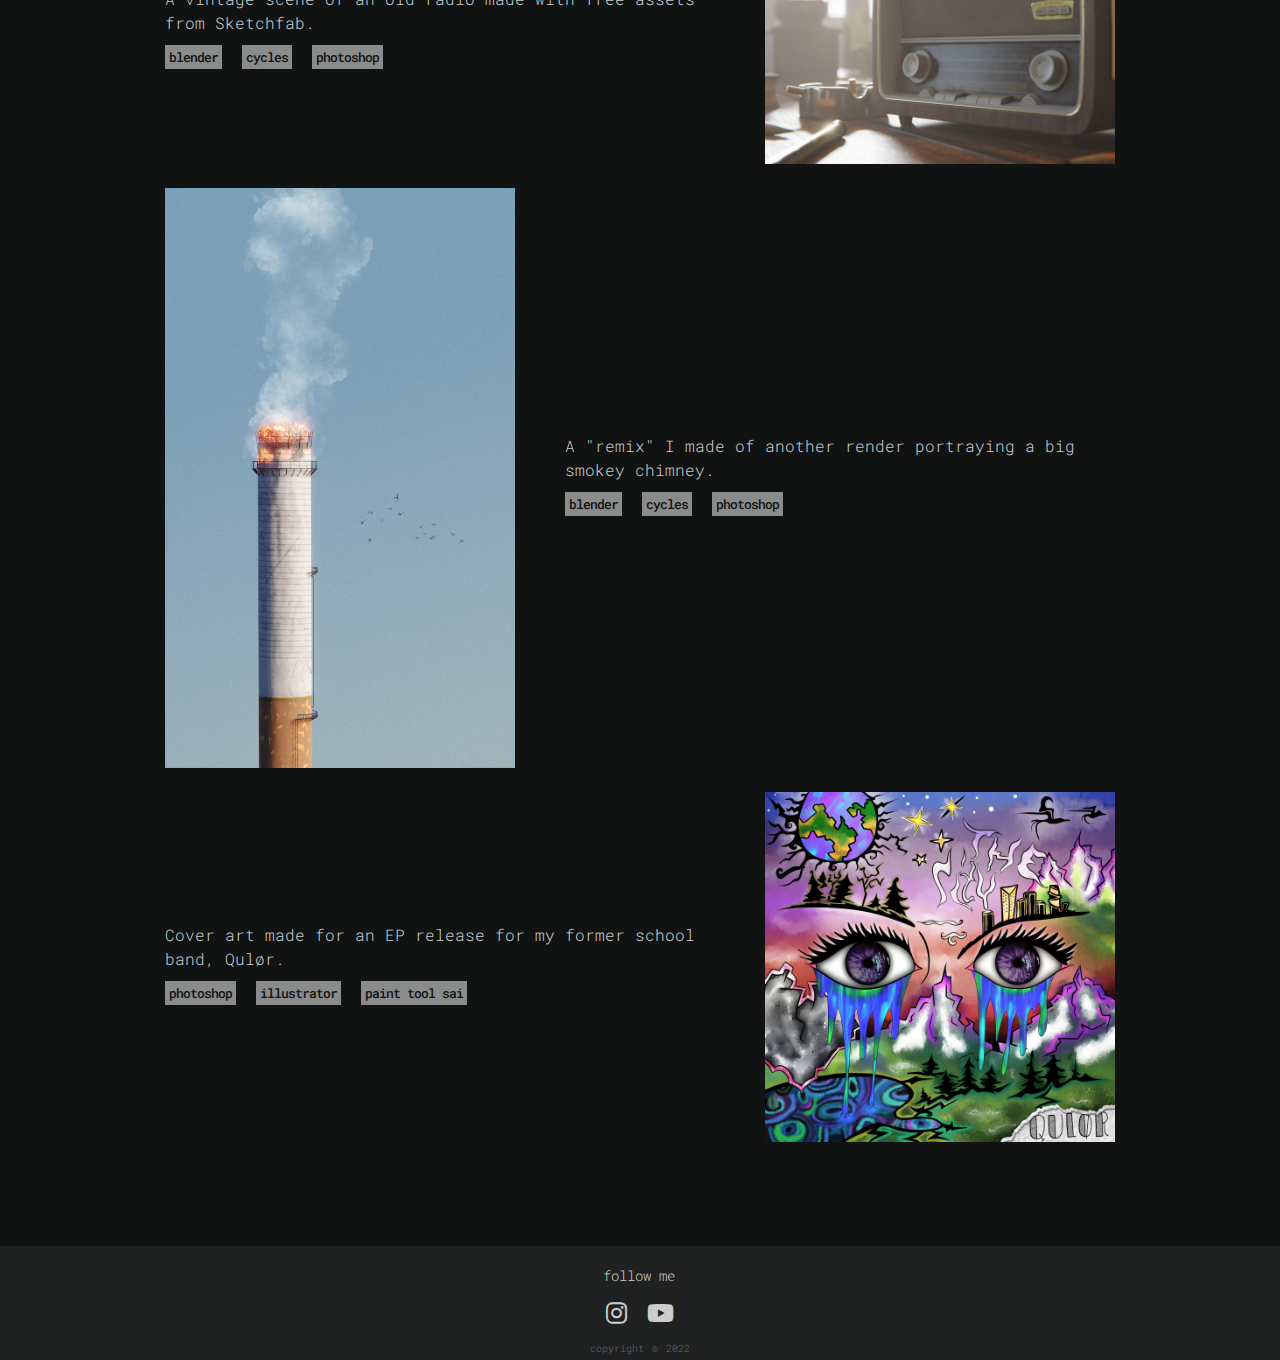
==== commit bfa28ed0: "Decreased text in radio,  removed unnecessary comments" ====
--- a/portfolio.html
+++ b/portfolio.html
@@ -141,7 +141,7 @@
                     <img class="vintage-radio-preview" src="img/old_radio.jpg" alt="Vintage radio 3D render">
                 </a>
                 <div class="vintage-radio-text">
-                    <p>A vintage scene of an old radio made in Blender with free assets from Sketchfab.</p>
+                    <p>A vintage scene of an old radio made with free assets from Sketchfab.</p>
                     <div class="software-container">
                         <p class="software-tag">blender</p>
                         <p class="software-tag">cycles</p>
--- a/css/main.css
+++ b/css/main.css
@@ -174,21 +174,11 @@
 nav a:hover {
     color: var(--whiter);
     text-shadow: 0 0 10px var(--whiter), 0 0 5px var(--white);
-    /* animation: glow 1500ms ease-in infinite alternate; */
 }
 
 nav a:active {
     text-shadow: none;
 }
-
-/* @keyframes glow {
-    from {
-        text-shadow: 0 0 0 var(--whiter);
-    }
-    to {
-        text-shadow: 0 0 10px var(--whiter), 0 0 5px var(--whiter);
-    }
-} */
 
 .nav-toggle:checked ~ nav {
     transform: scale(1,1); /* display: block; */
@@ -254,7 +244,7 @@
         left: 0.05em;
         right: 0.05em;
         transform: scale(0,1);
-        /* transform-origin: right; */
+        transform-origin: center;
         transition: transform cubic-bezier(.75,-0.01,.2,.96) 300ms;
     }
 }
